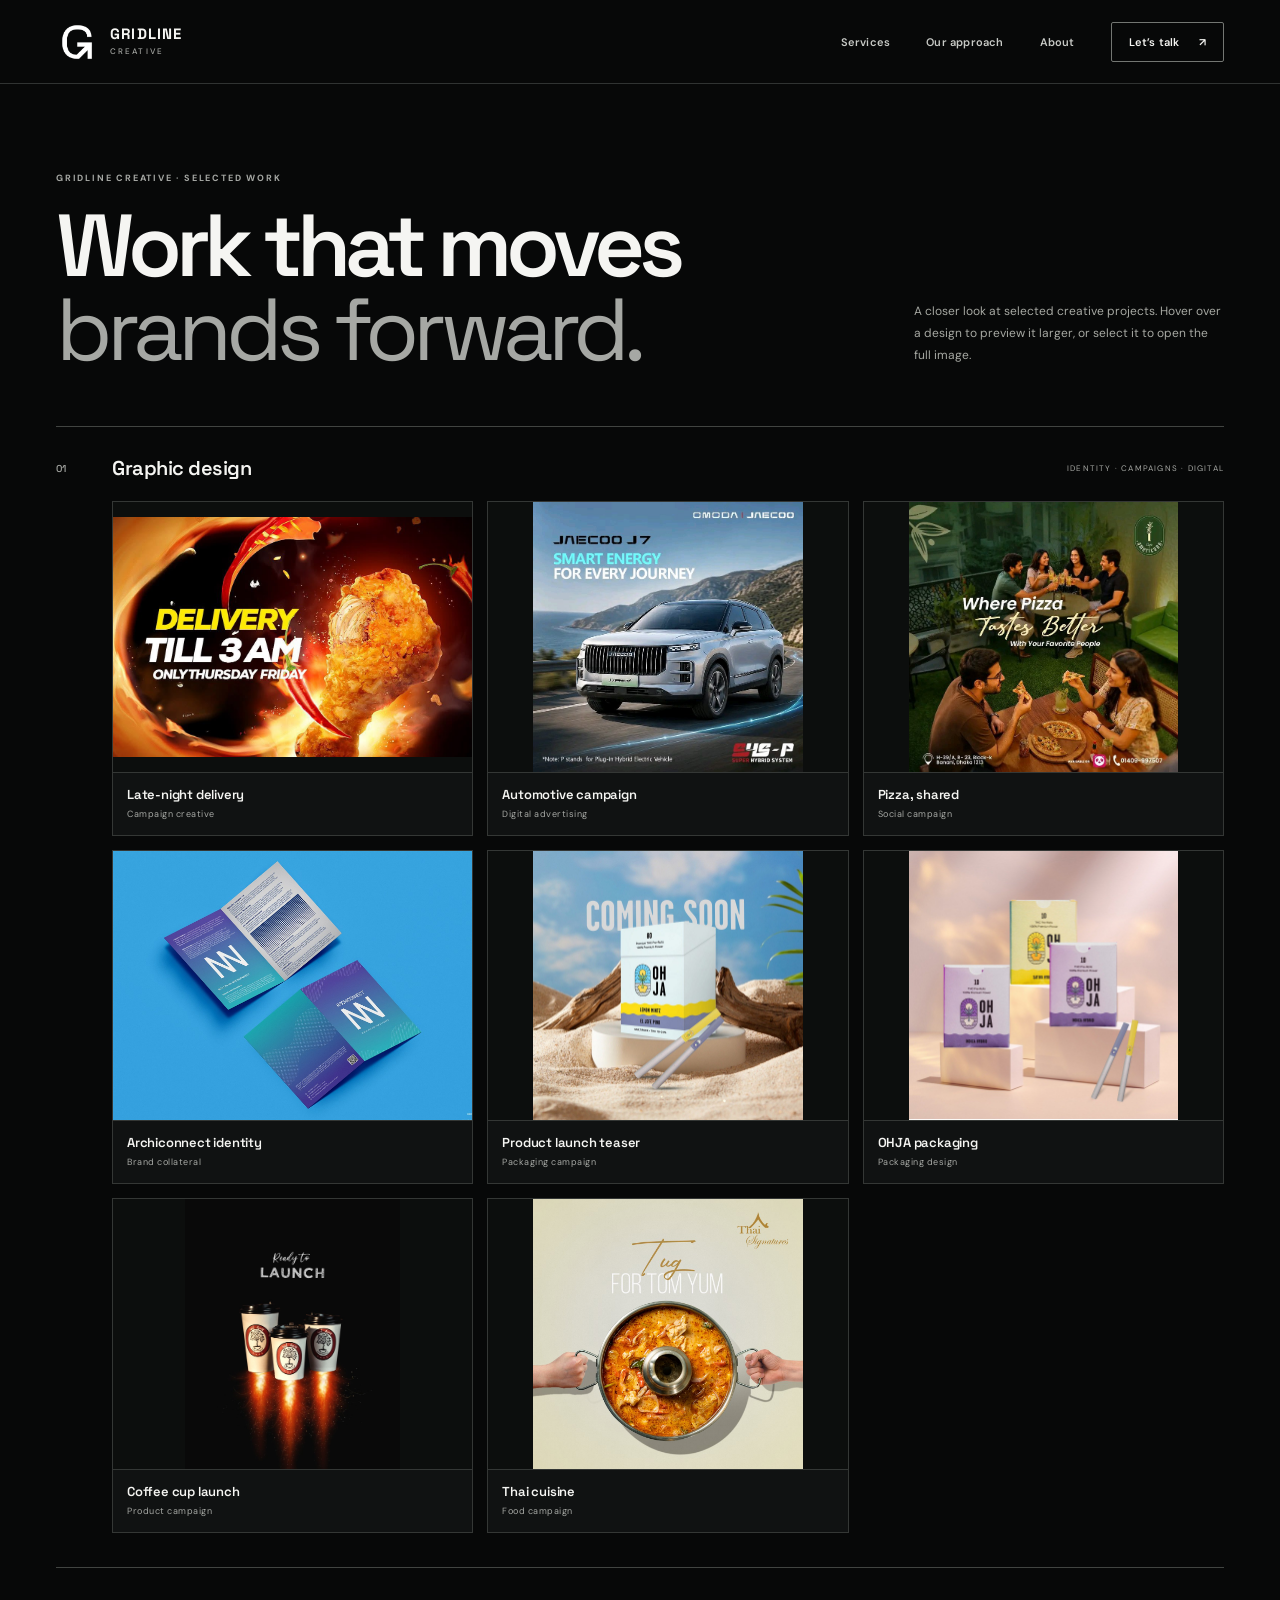
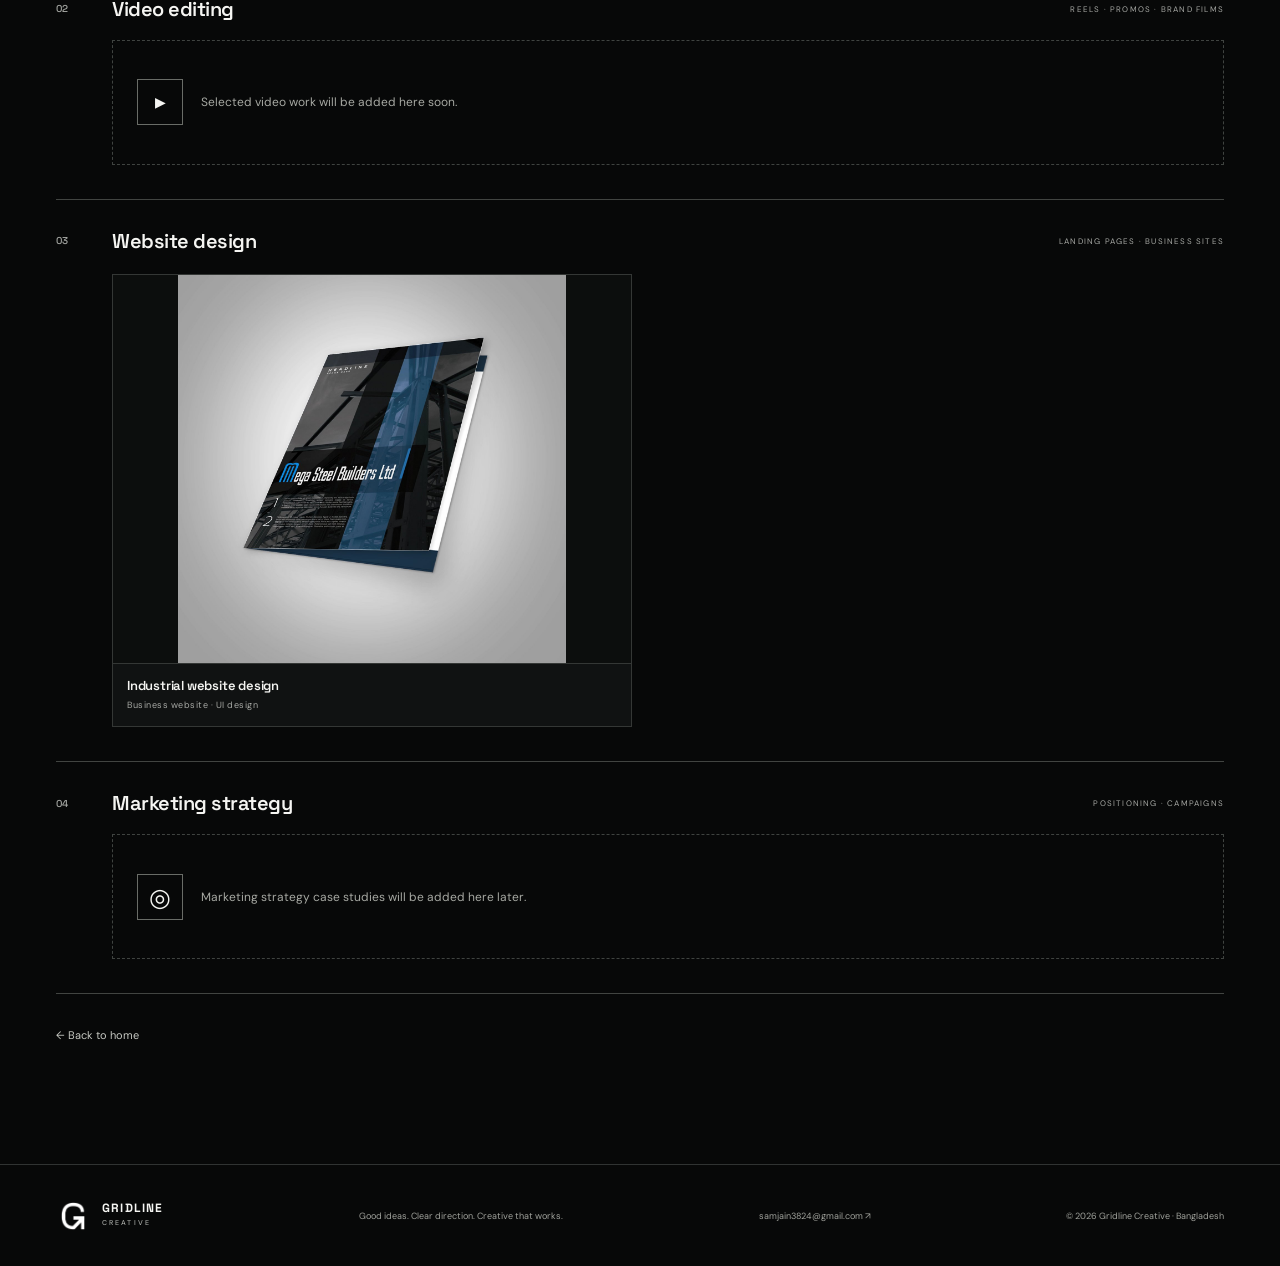
==== portfolio.html @ eee2d725 "Make portfolio compact and add full work page" ====
<!doctype html>
<html lang="en">
<head>
  <meta charset="utf-8">
  <meta name="viewport" content="width=device-width, initial-scale=1">
  <meta name="theme-color" content="#070808">
  <meta name="description" content="Selected graphic design and website design projects by Gridline Creative, a Bangladesh-based advertising agency.">
  <title>Selected Work — Gridline Creative</title>
  <link rel="preconnect" href="https://fonts.googleapis.com">
  <link rel="preconnect" href="https://fonts.gstatic.com" crossorigin>
  <link href="https://fonts.googleapis.com/css2?family=DM+Sans:wght@400;500;600;700&family=Space+Grotesk:wght@400;500;600;700&display=swap" rel="stylesheet">
  <link rel="stylesheet" href="styles.css?v=6">
  <script src="script.js" defer></script>
</head>
<body>
  <header class="site-header">
    <a class="brand" href="index.html#home" aria-label="Gridline Creative home"><img src="gridline-mark.png" alt="Gridline G-arrow logo" class="brand-logo"><span class="brand-name">GRIDLINE<span>CREATIVE</span></span></a>
    <button class="menu-toggle" aria-label="Open navigation" aria-expanded="false"><span></span><span></span></button>
    <nav class="nav-links" aria-label="Main navigation"><a href="index.html#services">Services</a><a href="index.html#approach">Our approach</a><a href="index.html#about">About</a><a class="nav-cta" href="index.html#contact">Let’s talk <span>↗</span></a></nav>
  </header>
  <main class="portfolio-page section-wrap">
    <div class="page-intro"><div><p class="eyebrow">Gridline Creative · Selected work</p><h1>Work that moves<br><span>brands forward.</span></h1></div><p>A closer look at selected creative projects. Hover over a design to preview it larger, or select it to open the full image.</p></div>
    <div class="portfolio-list">
      <section class="portfolio-group" id="graphic-work"><div class="portfolio-label"><span>01</span><h3>Graphic design</h3><span>IDENTITY · CAMPAIGNS · DIGITAL</span></div><div class="gallery-grid">
        <a class="gallery-card" href="assets/portfolio/graphic/night-delivery-campaign.jpg" target="_blank" rel="noopener noreferrer"><img src="assets/portfolio/graphic/night-delivery-campaign.jpg" alt="Dramatic late-night chicken delivery campaign artwork" loading="lazy"><span class="gallery-caption"><strong>Late-night delivery</strong><small>Campaign creative</small></span></a>
        <a class="gallery-card" href="assets/portfolio/graphic/automotive-energy-campaign.jpg" target="_blank" rel="noopener noreferrer"><img src="assets/portfolio/graphic/automotive-energy-campaign.jpg" alt="Electric SUV campaign featuring a vehicle on a mountain road" loading="lazy"><span class="gallery-caption"><strong>Automotive campaign</strong><small>Digital advertising</small></span></a>
        <a class="gallery-card" href="assets/portfolio/graphic/pizza-lifestyle-campaign.jpg" target="_blank" rel="noopener noreferrer"><img src="assets/portfolio/graphic/pizza-lifestyle-campaign.jpg" alt="Lifestyle social campaign showing friends sharing pizza" loading="lazy"><span class="gallery-caption"><strong>Pizza, shared</strong><small>Social campaign</small></span></a>
        <a class="gallery-card" href="assets/portfolio/graphic/archiconnect-identity.jpg" target="_blank" rel="noopener noreferrer"><img src="assets/portfolio/graphic/archiconnect-identity.jpg" alt="Architectural brand stationery and identity system mockup" loading="lazy"><span class="gallery-caption"><strong>Archiconnect identity</strong><small>Brand collateral</small></span></a>
        <a class="gallery-card" href="assets/portfolio/graphic/ohja-product-launch.jpg" target="_blank" rel="noopener noreferrer"><img src="assets/portfolio/graphic/ohja-product-launch.jpg" alt="Product launch teaser featuring OHJA packaging in a desert scene" loading="lazy"><span class="gallery-caption"><strong>Product launch teaser</strong><small>Packaging campaign</small></span></a>
        <a class="gallery-card" href="assets/portfolio/graphic/ohja-packaging.jpg" target="_blank" rel="noopener noreferrer"><img src="assets/portfolio/graphic/ohja-packaging.jpg" alt="OHJA product packaging in a colorful studio composition" loading="lazy"><span class="gallery-caption"><strong>OHJA packaging</strong><small>Packaging design</small></span></a>
        <a class="gallery-card" href="assets/portfolio/graphic/coffee-cup-launch.jpg" target="_blank" rel="noopener noreferrer"><img src="assets/portfolio/graphic/coffee-cup-launch.jpg" alt="Three branded takeaway coffee cups ready to launch" loading="lazy"><span class="gallery-caption"><strong>Coffee cup launch</strong><small>Product campaign</small></span></a>
        <a class="gallery-card" href="assets/portfolio/graphic/thai-cuisine-campaign.jpg" target="_blank" rel="noopener noreferrer"><img src="assets/portfolio/graphic/thai-cuisine-campaign.jpg" alt="Overhead Thai cuisine campaign with a shared bowl of food" loading="lazy"><span class="gallery-caption"><strong>Thai cuisine</strong><small>Food campaign</small></span></a>
      </div></section>
      <section class="portfolio-group" id="video-work"><div class="portfolio-label"><span>02</span><h3>Video editing</h3><span>REELS · PROMOS · BRAND FILMS</span></div><div class="gallery-empty"><span class="gallery-symbol gallery-play">▶</span><p>Selected video work will be added here soon.</p></div></section>
      <section class="portfolio-group" id="website-work"><div class="portfolio-label"><span>03</span><h3>Website design</h3><span>LANDING PAGES · BUSINESS SITES</span></div><div class="gallery-grid gallery-single"><a class="gallery-card" href="assets/portfolio/web/industrial-website-design.jpg" target="_blank" rel="noopener noreferrer"><img src="assets/portfolio/web/industrial-website-design.jpg" alt="Website design for an industrial business" loading="lazy"><span class="gallery-caption"><strong>Industrial website design</strong><small>Business website · UI design</small></span></a></div></section>
      <section class="portfolio-group" id="strategy-work"><div class="portfolio-label"><span>04</span><h3>Marketing strategy</h3><span>POSITIONING · CAMPAIGNS</span></div><div class="gallery-empty"><span class="gallery-symbol">◎</span><p>Marketing strategy case studies will be added here later.</p></div></section>
    </div>
    <a class="portfolio-back" href="index.html#portfolio">← Back to home</a>
  </main>
  <footer class="site-footer"><a class="brand" href="index.html#home"><img src="gridline-mark.png" alt="" class="brand-logo"><span class="brand-name">GRIDLINE<span>CREATIVE</span></span></a><p>Good ideas. Clear direction. Creative that works.</p><a class="footer-email" href="mailto:samjain3824@gmail.com">samjain3824@gmail.com ↗</a><span class="copyright">© <span id="year"></span> Gridline Creative · Bangladesh</span></footer>
</body>
</html>
---- styles.css ----
:root{--black:#070808;--black-soft:#101212;--white:#f5f5f2;--gray:#a6a8a4;--line:#303332;--dark-line:#d8d9d5;--display:'Space Grotesk',sans-serif;--body:'DM Sans',sans-serif}*{box-sizing:border-box}html{scroll-behavior:smooth;scroll-padding-top:84px}body{margin:0;background:var(--black);color:var(--white);font-family:var(--body);-webkit-font-smoothing:antialiased}a{color:inherit;text-decoration:none}button{font:inherit}.section-wrap{width:min(1240px,calc(100% - 112px));margin-inline:auto}.site-header{height:84px;padding:0 56px;display:flex;align-items:center;justify-content:space-between;border-bottom:1px solid var(--line);background:var(--black);position:relative;z-index:5}.brand{display:flex;align-items:center;gap:12px}.brand-logo{width:42px;height:42px;object-fit:cover;display:block}.brand-name{font:700 15px/1 var(--display);letter-spacing:1.2px}.brand-name>span{display:block;color:var(--gray);font:500 8px/1.5 var(--body);letter-spacing:2.1px;margin-top:4px}.nav-links{display:flex;align-items:center;gap:36px;font-size:11px;font-weight:600;letter-spacing:.2px}.nav-links>a:not(.nav-cta){color:#c7c9c5}.nav-cta{border:1px solid #737672;padding:12px 17px;border-radius:2px}.nav-cta span{padding-left:16px}.nav-cta:hover,.button-outline:hover{background:var(--white);color:var(--black)}.menu-toggle{display:none}.hero{min-height:660px;display:grid;grid-template-columns:1.06fr .94fr;position:relative;padding-top:75px;padding-bottom:70px;gap:38px}.hero-copy{display:flex;flex-direction:column;align-items:flex-start;justify-content:center;position:relative;z-index:1}.eyebrow{text-transform:uppercase;font-size:9px;font-weight:700;letter-spacing:1.8px;color:var(--gray);margin:0}.status-dot{display:inline-block;width:6px;height:6px;background:var(--white);border-radius:50%;margin-right:9px;vertical-align:1px}.hero h1,.intro h2,.section-heading h2,.approach h2,.contact h2{font:600 clamp(53px,6.5vw,88px)/.97 var(--display);letter-spacing:-6px;margin:33px 0 24px}.hero h1 span,.intro h2 span,.section-heading h2 span,.approach h2 span,.contact h2 span{color:var(--gray);font-weight:400}.hero-lede{max-width:450px;font-size:15px;line-height:1.75;color:#c4c6c1;margin:0}.hero-actions{display:flex;align-items:center;gap:26px;margin-top:32px}.button{min-height:48px;display:inline-flex;align-items:center;gap:15px;padding:0 17px;font-size:11px;font-weight:700;letter-spacing:.2px;border:1px solid transparent;transition:.2s ease}.button span:last-child{font-size:16px;margin-left:8px}.button-light{background:var(--white);color:var(--black)}.button-light:hover{background:#d7d9d3}.text-link{font-size:10px;font-weight:600;color:#d5d7d2}.text-link span{padding-left:10px}.hero-foot{display:flex;gap:28px;margin-top:76px;padding-top:17px;border-top:1px solid var(--line);width:min(470px,100%);font-size:8px;letter-spacing:1px;color:#858883}.hero-visual{height:465px;align-self:center;background:#090a0a;border:1px solid #363937;position:relative;overflow:hidden}.visual-grid{position:absolute;inset:0;background-image:linear-gradient(#ffffff0a 1px,transparent 1px),linear-gradient(90deg,#ffffff0a 1px,transparent 1px);background-size:44px 44px}.visual-frame{position:absolute;inset:27px;border:1px solid #62656066;display:flex;flex-direction:column;align-items:center;justify-content:space-between;padding:15px 14px}.frame-top,.frame-bottom{font-size:8px;letter-spacing:1.4px;color:#adafa9}.frame-bottom{align-self:stretch;display:flex;justify-content:space-between}.frame-bottom b{font-size:14px;color:var(--white)}.hero-logo{width:68%;max-width:320px;aspect-ratio:1/1;object-fit:cover;mix-blend-mode:screen}.visual-cross{position:absolute;color:#fff;font-size:12px;font-weight:300;z-index:1}.cross-one{top:16px;left:16px}.cross-two{bottom:16px;right:16px}.visual-index{position:absolute;right:13px;top:50%;writing-mode:vertical-rl;font:600 8px var(--display);letter-spacing:2px;color:#858883}.scroll-cue{position:absolute;bottom:20px;left:0;font-size:8px;letter-spacing:1.5px;color:#8d908a}.scroll-cue span{font-size:13px;padding-left:12px;color:var(--white)}.intro{border-top:1px solid var(--line);padding:115px 0 130px;display:grid;grid-template-columns:.78fr 1.22fr}.intro>.eyebrow{padding-top:10px}.intro h2{font-size:clamp(45px,5.2vw,68px);letter-spacing:-4.5px;margin:0 0 28px}.body-copy{font-size:14px;line-height:1.85;max-width:640px;color:#b5b8b2;margin:0 0 15px}.services{padding:90px 0 120px;border-top:1px solid var(--line)}.section-heading{display:flex;justify-content:space-between;align-items:flex-end;margin-bottom:48px}.section-heading h2{font-size:clamp(46px,5.7vw,72px);letter-spacing:-5px;margin:20px 0 0}.section-heading>p{font-size:12px;line-height:1.75;color:var(--gray);margin:0 0 8px}.service-grid{display:grid;grid-template-columns:1fr 1fr;gap:1px;background:#444744;border:1px solid #444744}.service-card{min-height:355px;padding:27px 30px 25px;display:flex;flex-direction:column}.service-primary{background:#f2f2ef;color:var(--black)}.service-secondary{background:var(--black-soft);color:var(--white)}.service-top{display:flex;justify-content:space-between;align-items:flex-start;font-size:8px;letter-spacing:1.4px;font-weight:700}.service-icon{width:45px;height:45px;border:1px solid currentColor;display:grid;place-items:center;font:500 27px var(--display)}.icon-design{position:relative}.icon-design span{position:absolute;font-size:14px;right:4px;bottom:2px}.icon-video{display:flex;align-items:center;justify-content:center;gap:3px}.icon-video i{width:3px;height:13px;background:currentColor;display:block}.icon-video i:nth-child(2){height:23px}.icon-web{font-size:25px}.icon-strategy{font-size:28px}.service-card h3{font:600 clamp(32px,4vw,46px)/.96 var(--display);letter-spacing:-2.6px;margin:26px 0 12px}.service-card>p{max-width:390px;font-size:11px;line-height:1.7;color:#62655f;margin:0 0 14px}.service-secondary>p{color:#adb0aa}.service-card ul{list-style:none;padding:0;margin:0 0 20px;font-size:10px;line-height:2.1;color:#434640}.service-secondary ul{color:#c2c4be}.service-card li:before{content:'—';padding-right:8px;color:#8a8d85}.service-card>a{margin-top:auto;padding-top:15px;border-top:1px solid #c4c5bf;display:flex;justify-content:space-between;font-size:9px;font-weight:700}.service-secondary>a{border-color:#3f4240}.service-card>a span{font-size:15px}.approach{background:var(--white);color:var(--black);padding:105px 0 112px}.approach-inner{display:grid;grid-template-columns:.85fr 1.15fr;gap:90px}.approach .eyebrow{color:#696c66}.approach h2{font-size:clamp(44px,5vw,66px);letter-spacing:-4.5px;margin:20px 0}.approach h2 span{color:#767973}.approach-heading>p:last-child{font-size:12px;line-height:1.8;color:#62655f;max-width:340px}.steps{border-top:1px solid #c9cac4}.steps article{display:grid;grid-template-columns:38px 1fr 18px;gap:10px;align-items:start;border-bottom:1px solid #c9cac4;padding:21px 0}.steps article>span{font-size:9px;color:#777a74}.steps h3{font:600 17px var(--display);letter-spacing:-.5px;margin:0 0 7px}.steps p{font-size:10px;line-height:1.7;color:#62655f;margin:0}.steps b{font-weight:400;text-align:right}.contact{padding:100px 0 82px;position:relative}.contact-mark{display:flex;align-items:center;gap:15px;position:absolute;top:78px;right:0;font-size:8px;letter-spacing:1.2px;color:var(--gray)}.contact-mark img{width:54px;height:54px;object-fit:cover}.contact h2{font-size:clamp(65px,9vw,112px);letter-spacing:-8px;margin:34px 0 18px}.contact-copy{max-width:420px;color:#b6b8b3;font-size:13px;line-height:1.8;margin:0}.contact-actions{display:flex;gap:12px;margin-top:29px}.contact-actions .button{min-width:182px;justify-content:space-between}.button-outline{border-color:#757873}.contact-details{display:flex;justify-content:space-between;border-top:1px solid var(--line);padding-top:16px;margin-top:77px;font-size:9px;letter-spacing:.9px;color:#a6a8a2}.contact-details a{color:var(--white)}.contact-details a:hover,.footer-email:hover{color:#d0d2cc}.whatsapp-icon{font-size:15px}.mail-icon{font-size:14px}.site-footer{min-height:102px;padding:22px 56px;border-top:1px solid var(--line);display:flex;align-items:center;justify-content:space-between;gap:22px}.site-footer .brand-logo{width:34px;height:34px}.site-footer .brand-name{font-size:12px}.site-footer .brand-name>span{font-size:7px}.site-footer p,.footer-email,.copyright{font-size:9px;color:#a0a29c;margin:0}.copyright{white-space:nowrap}
@media(max-width:850px){.section-wrap{width:calc(100% - 48px)}.site-header{padding-inline:24px}.hero{grid-template-columns:1fr;padding-top:55px;gap:30px}.hero-copy{padding-bottom:0}.hero h1{font-size:clamp(61px,10vw,84px)}.hero-foot{margin-top:45px}.hero-visual{height:min(465px,65vw);width:100%}.scroll-cue{bottom:16px}.intro{grid-template-columns:.65fr 1.35fr;padding:90px 0 100px}.approach-inner{gap:40px}.contact-mark{right:0}.site-footer{padding-inline:24px}}
@media(max-width:580px){html{scroll-padding-top:70px}.section-wrap{width:calc(100% - 40px)}.site-header{height:70px;padding-inline:20px}.brand{gap:9px}.brand-logo{width:36px;height:36px}.brand-name{font-size:13px}.menu-toggle{display:flex;width:38px;height:38px;background:none;border:1px solid #454845;border-radius:50%;align-items:center;justify-content:center;flex-direction:column;gap:5px}.menu-toggle span{width:13px;height:1px;background:var(--white)}.nav-links{display:none;position:absolute;top:70px;left:0;right:0;background:var(--black);padding:25px 20px 30px;flex-direction:column;align-items:flex-start;gap:22px;border-bottom:1px solid var(--line)}.nav-links.open{display:flex}.nav-cta{margin-top:4px}.hero{padding-top:48px;padding-bottom:54px;gap:28px}.eyebrow{font-size:8px;letter-spacing:1.3px}.hero h1{font-size:clamp(48px,12.4vw,67px);letter-spacing:-4px;margin:28px 0 18px}.hero-lede{font-size:13px}.hero-actions{align-items:flex-start;flex-direction:column;gap:20px;margin-top:25px}.button{min-height:46px}.hero-foot{gap:16px;margin-top:38px;padding-top:13px;font-size:7px;line-height:1.5}.hero-visual{height:330px}.visual-frame{inset:20px;padding:12px 10px}.frame-top,.frame-bottom{font-size:6px;letter-spacing:1px}.hero-logo{width:70%}.scroll-cue{font-size:7px;bottom:17px}.intro{display:block;padding:72px 0}.intro>.eyebrow{margin-bottom:28px}.intro h2{font-size:43px;letter-spacing:-3px}.body-copy{font-size:12px}.services{padding:72px 0 78px}.section-heading{align-items:flex-start;flex-direction:column;gap:16px;margin-bottom:28px}.section-heading h2{font-size:44px;letter-spacing:-3px}.section-heading>p{font-size:10px}.service-grid{grid-template-columns:1fr}.service-card{min-height:330px;padding:22px}.service-card h3{font-size:39px}.approach{padding:72px 0}.approach-inner{grid-template-columns:1fr;gap:30px}.approach h2{font-size:43px;letter-spacing:-3px}.approach-heading>p:last-child{font-size:11px}.steps article{grid-template-columns:30px 1fr 16px;padding:18px 0}.steps h3{font-size:15px}.contact{padding:74px 0 44px}.contact-mark{position:static;margin-bottom:42px;justify-content:flex-end;font-size:7px}.contact-mark img{width:42px;height:42px}.contact h2{font-size:62px;letter-spacing:-5px;margin:26px 0 16px}.contact-copy{font-size:11px}.contact-actions{flex-direction:column;align-items:stretch}.contact-actions .button{width:100%;max-width:300px}.contact-details{margin-top:48px;gap:20px;align-items:flex-start;font-size:7px}.contact-details span{text-align:right}.site-footer{padding:20px;display:grid;grid-template-columns:1fr auto;gap:15px}.site-footer p{grid-column:1/3;grid-row:2;font-size:8px}.footer-email{font-size:8px}.copyright{grid-column:1/3;font-size:8px}}
@media(prefers-reduced-motion:reduce){html{scroll-behavior:auto}*,*::before,*::after{transition:none!important}}

/* Portfolio and brand motion */
.brand-logo,.hero-logo,.contact-mark img{object-fit:contain}
.brand-logo{padding:2px}
.hero-logo{width:64%;max-width:300px}
.intro{grid-template-columns:.78fr 1.22fr;align-items:center;gap:56px}
.intro-visual{margin:0;min-height:310px;position:relative;display:grid;place-items:center;background:radial-gradient(circle at 50% 48%,#202321 0,#0c0e0d 55%,#070808 100%);border:1px solid var(--line);overflow:hidden}
.intro-visual:before,.intro-visual:after{content:"";position:absolute;border:1px solid #ffffff18;border-radius:50%;width:220px;height:220px}
.intro-visual:after{width:280px;height:280px;border-style:dashed;animation:orbit 32s linear infinite}
.intro-loop{position:relative;width:min(56%,190px);z-index:1;filter:drop-shadow(0 0 32px #ffffff1f);animation:brand-pulse 4s ease-in-out infinite}
.intro-visual figcaption{position:absolute;bottom:17px;left:18px;font-size:8px;letter-spacing:1.5px;color:var(--gray)}
@keyframes orbit{to{transform:rotate(360deg)}}
@keyframes brand-pulse{0%,100%{transform:scale(.96);opacity:.86}50%{transform:scale(1.04);opacity:1}}
.portfolio{padding:90px 0 120px;border-top:1px solid var(--line)}
.portfolio-list{border-top:1px solid #414441}
.portfolio-group{scroll-margin-top:90px;border-bottom:1px solid #414441;padding:24px 0}
.portfolio-label{display:grid;grid-template-columns:42px 1fr auto;align-items:center;gap:14px}
.portfolio-label>span:first-child{font:500 10px var(--display);color:var(--gray)}
.portfolio-label h3{font:600 20px var(--display);margin:0;letter-spacing:-.5px}
.portfolio-label>span:last-child{font-size:8px;letter-spacing:1.2px;color:var(--gray)}
.gallery-empty{min-height:125px;margin:18px 0 0 56px;border:1px dashed #3f4340;display:flex;align-items:center;gap:18px;padding:20px 24px;color:#a6a8a2}
.gallery-empty p{font-size:12px;margin:0}
.gallery-symbol{width:46px;height:46px;border:1px solid #696c67;display:grid;place-items:center;font:500 25px var(--display);position:relative;color:var(--white)}
.gallery-symbol>span{position:absolute;font-size:12px;right:2px;bottom:1px}
.gallery-play{font-size:14px}
@media(max-width:850px){.intro{gap:28px}.intro-visual{min-height:260px}}
@media(max-width:580px){.intro{display:grid;grid-template-columns:1fr;gap:30px;padding:72px 0}.intro-visual{min-height:220px;grid-row:2}.intro>div{grid-row:1}.intro h2{font-size:43px;letter-spacing:-3px}.portfolio{padding:72px 0 78px}.portfolio-label{grid-template-columns:28px 1fr;gap:8px}.portfolio-label h3{font-size:17px}.portfolio-label>span:last-child{grid-column:2;font-size:7px}.gallery-empty{margin-left:0;min-height:104px;padding:16px}.gallery-empty p{font-size:10px}}
@media(prefers-reduced-motion:reduce){.intro-loop,.intro-visual:after{animation:none}}
/* Give the orbiting service labels enough room to read clearly. */
.intro-visual{min-height:350px}
.intro-loop{width:min(82%,300px)}
@media(max-width:850px){.intro-visual{min-height:320px}}
@media(max-width:580px){.intro-visual{min-height:300px}.intro-loop{width:min(82%,270px)}}
.gallery-grid{display:grid;grid-template-columns:repeat(3,minmax(0,1fr));gap:14px;margin:18px 0 0 56px}
.gallery-single{grid-template-columns:minmax(0,520px)}
.gallery-card{display:block;min-width:0;background:#101212;border:1px solid #343735;transition:transform .2s ease,border-color .2s ease}
.gallery-card:hover{transform:translateY(-3px);border-color:#8f928d}
.gallery-card img{display:block;width:100%;aspect-ratio:4/3;object-fit:contain;background:#0c0e0d}
.gallery-caption{display:flex;flex-direction:column;gap:5px;padding:13px 14px 15px;border-top:1px solid #343735}
.gallery-caption strong{font:600 13px var(--display);letter-spacing:-.2px;color:var(--white)}
.gallery-caption small{font-size:9px;letter-spacing:.5px;color:var(--gray)}
@media(max-width:850px){.gallery-grid{grid-template-columns:repeat(2,minmax(0,1fr));margin-left:0}}
@media(max-width:580px){.gallery-grid{grid-template-columns:1fr;gap:12px}.gallery-caption{padding:11px 12px}.gallery-caption strong{font-size:12px}}

/* Compact horizontal portfolio strips on the home page. */
.gallery-strip{display:flex;gap:12px;overflow-x:auto;overflow-y:visible;margin:16px 0 0 56px;padding:4px 6px 13px;scroll-snap-type:x mandatory;scrollbar-color:#777a74 #202321;scrollbar-width:thin}
.gallery-strip .gallery-card{flex:0 0 clamp(210px,24vw,280px);scroll-snap-align:start;position:relative}
.gallery-strip .gallery-card img{aspect-ratio:4/3;object-fit:cover}
.gallery-strip.gallery-single .gallery-card{flex-basis:clamp(250px,32vw,370px)}
.gallery-strip .gallery-card:hover,.gallery-strip .gallery-card:focus-visible{z-index:8;transform:none;border-color:#c4c7c1}
.gallery-strip .gallery-card:hover img,.gallery-strip .gallery-card:focus-visible img{position:fixed;left:50%;top:50%;z-index:99;width:min(78vw,900px);height:min(78vh,720px);aspect-ratio:auto;object-fit:contain;background:#080909;padding:18px;transform:translate(-50%,-50%);box-shadow:0 0 0 100vmax #000d;pointer-events:none}
.portfolio-more,.portfolio-all{display:inline-flex;align-items:center;gap:24px;margin:2px 0 0 56px;padding:8px 0;color:#dedfda;font-size:10px;font-weight:700;letter-spacing:.3px}
.portfolio-more span,.portfolio-all span{font-size:15px;transition:transform .2s ease}
.portfolio-more:hover span,.portfolio-all:hover span{transform:translate(3px,-3px)}
.portfolio-all{margin:32px 0 0 56px;padding:14px 17px;border:1px solid #62655f}
.portfolio-more:hover,.portfolio-all:hover{color:#fff}
@media(max-width:850px){.gallery-strip{margin-left:0}.portfolio-more,.portfolio-all{margin-left:0}}
@media(max-width:580px){.gallery-strip{gap:10px;padding:3px 3px 12px}.gallery-strip .gallery-card{flex-basis:74vw}.gallery-strip.gallery-single .gallery-card{flex-basis:82vw}.gallery-strip .gallery-card:hover img,.gallery-strip .gallery-card:focus-visible img{width:92vw;height:68vh;padding:8px}.portfolio-more{font-size:9px}.portfolio-all{margin-top:24px}}

/* Full portfolio page */
.portfolio-page{padding:88px 0 120px;min-height:70vh}
.portfolio-page .page-intro{display:flex;align-items:flex-end;justify-content:space-between;gap:30px;margin-bottom:55px}
.portfolio-page .page-intro h1{font:600 clamp(52px,7vw,88px)/.95 var(--display);letter-spacing:-6px;margin:20px 0 0}
.portfolio-page .page-intro h1 span{color:var(--gray);font-weight:400}
.portfolio-page .page-intro>p{max-width:310px;color:#a6a8a2;font-size:12px;line-height:1.8;margin:0 0 5px}
.portfolio-page .portfolio-group{padding:28px 0 34px}
.portfolio-page .gallery-grid{margin-top:20px}
.portfolio-page .gallery-card img{aspect-ratio:4/3;object-fit:contain}
.portfolio-page .gallery-card:hover,.portfolio-page .gallery-card:focus-visible{transform:none;z-index:8}
.portfolio-page .gallery-card:hover img,.portfolio-page .gallery-card:focus-visible img{position:fixed;left:50%;top:50%;z-index:99;width:min(78vw,900px);height:min(78vh,720px);aspect-ratio:auto;object-fit:contain;background:#080909;padding:18px;transform:translate(-50%,-50%);box-shadow:0 0 0 100vmax #000d;pointer-events:none}
.portfolio-page .gallery-single .gallery-card{max-width:680px}
.portfolio-back{display:inline-flex;margin-top:34px;color:#c6c8c2;font-size:11px}
@media(max-width:580px){.portfolio-page{padding:64px 0 78px}.portfolio-page .page-intro{display:block;margin-bottom:35px}.portfolio-page .page-intro h1{font-size:54px;letter-spacing:-4px}.portfolio-page .page-intro>p{margin-top:20px}.portfolio-page .gallery-grid{grid-template-columns:repeat(2,minmax(0,1fr));gap:9px}.portfolio-page .gallery-caption{padding:9px}.portfolio-page .gallery-caption strong{font-size:10px}.portfolio-page .gallery-caption small{font-size:8px}.portfolio-page .gallery-card:hover img,.portfolio-page .gallery-card:focus-visible img{width:92vw;height:68vh;padding:8px}}
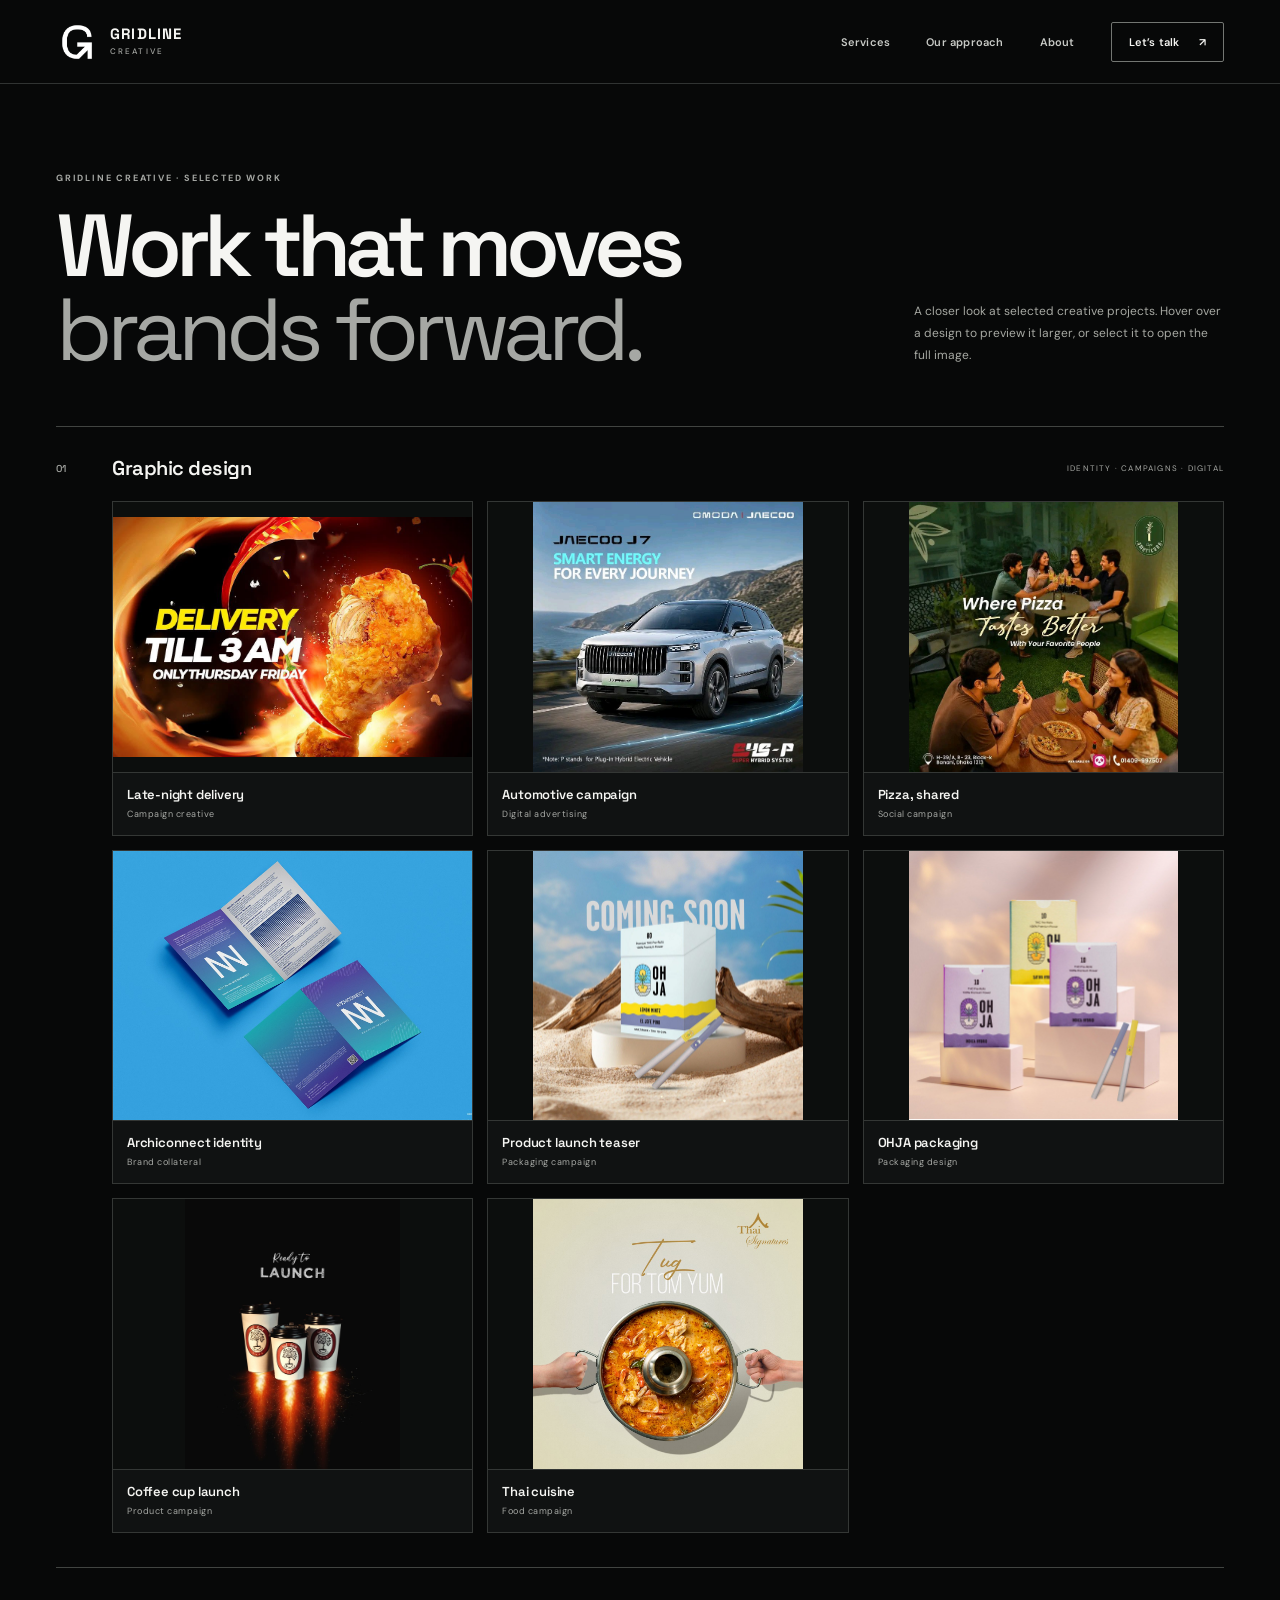
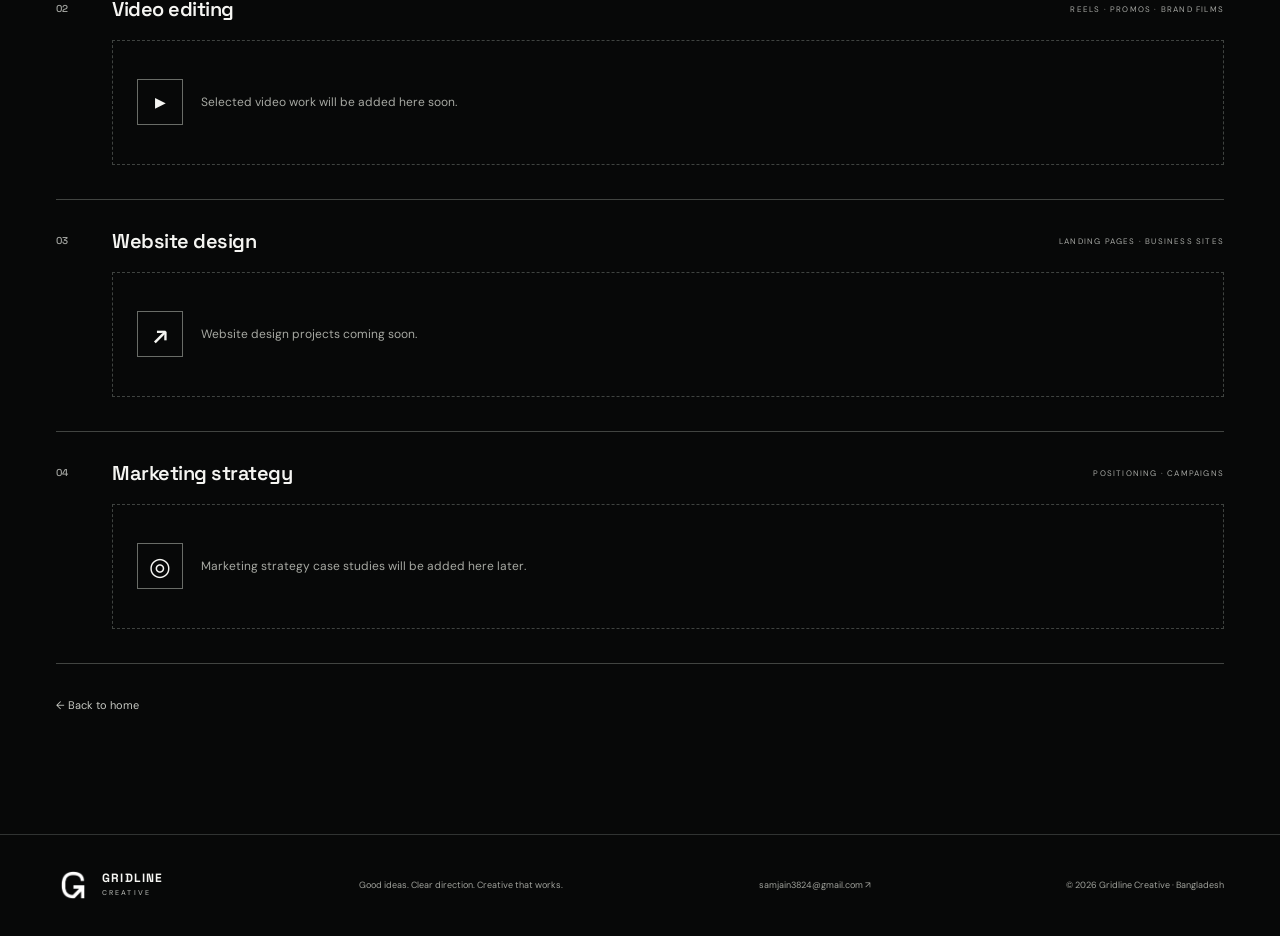
==== commit a00a263a: "Remove unprovided website sample" ====
--- a/portfolio.html
+++ b/portfolio.html
@@ -32,7 +32,7 @@
         <a class="gallery-card" href="assets/portfolio/graphic/thai-cuisine-campaign.jpg" target="_blank" rel="noopener noreferrer"><img src="assets/portfolio/graphic/thai-cuisine-campaign.jpg" alt="Overhead Thai cuisine campaign with a shared bowl of food" loading="lazy"><span class="gallery-caption"><strong>Thai cuisine</strong><small>Food campaign</small></span></a>
       </div></section>
       <section class="portfolio-group" id="video-work"><div class="portfolio-label"><span>02</span><h3>Video editing</h3><span>REELS · PROMOS · BRAND FILMS</span></div><div class="gallery-empty"><span class="gallery-symbol gallery-play">▶</span><p>Selected video work will be added here soon.</p></div></section>
-      <section class="portfolio-group" id="website-work"><div class="portfolio-label"><span>03</span><h3>Website design</h3><span>LANDING PAGES · BUSINESS SITES</span></div><div class="gallery-grid gallery-single"><a class="gallery-card" href="assets/portfolio/web/industrial-website-design.jpg" target="_blank" rel="noopener noreferrer"><img src="assets/portfolio/web/industrial-website-design.jpg" alt="Website design for an industrial business" loading="lazy"><span class="gallery-caption"><strong>Industrial website design</strong><small>Business website · UI design</small></span></a></div></section>
+      <section class="portfolio-group" id="website-work"><div class="portfolio-label"><span>03</span><h3>Website design</h3><span>LANDING PAGES · BUSINESS SITES</span></div><div class="gallery-empty"><span class="gallery-symbol">↗</span><p>Website design projects coming soon.</p></div></section>
       <section class="portfolio-group" id="strategy-work"><div class="portfolio-label"><span>04</span><h3>Marketing strategy</h3><span>POSITIONING · CAMPAIGNS</span></div><div class="gallery-empty"><span class="gallery-symbol">◎</span><p>Marketing strategy case studies will be added here later.</p></div></section>
     </div>
     <a class="portfolio-back" href="index.html#portfolio">← Back to home</a>
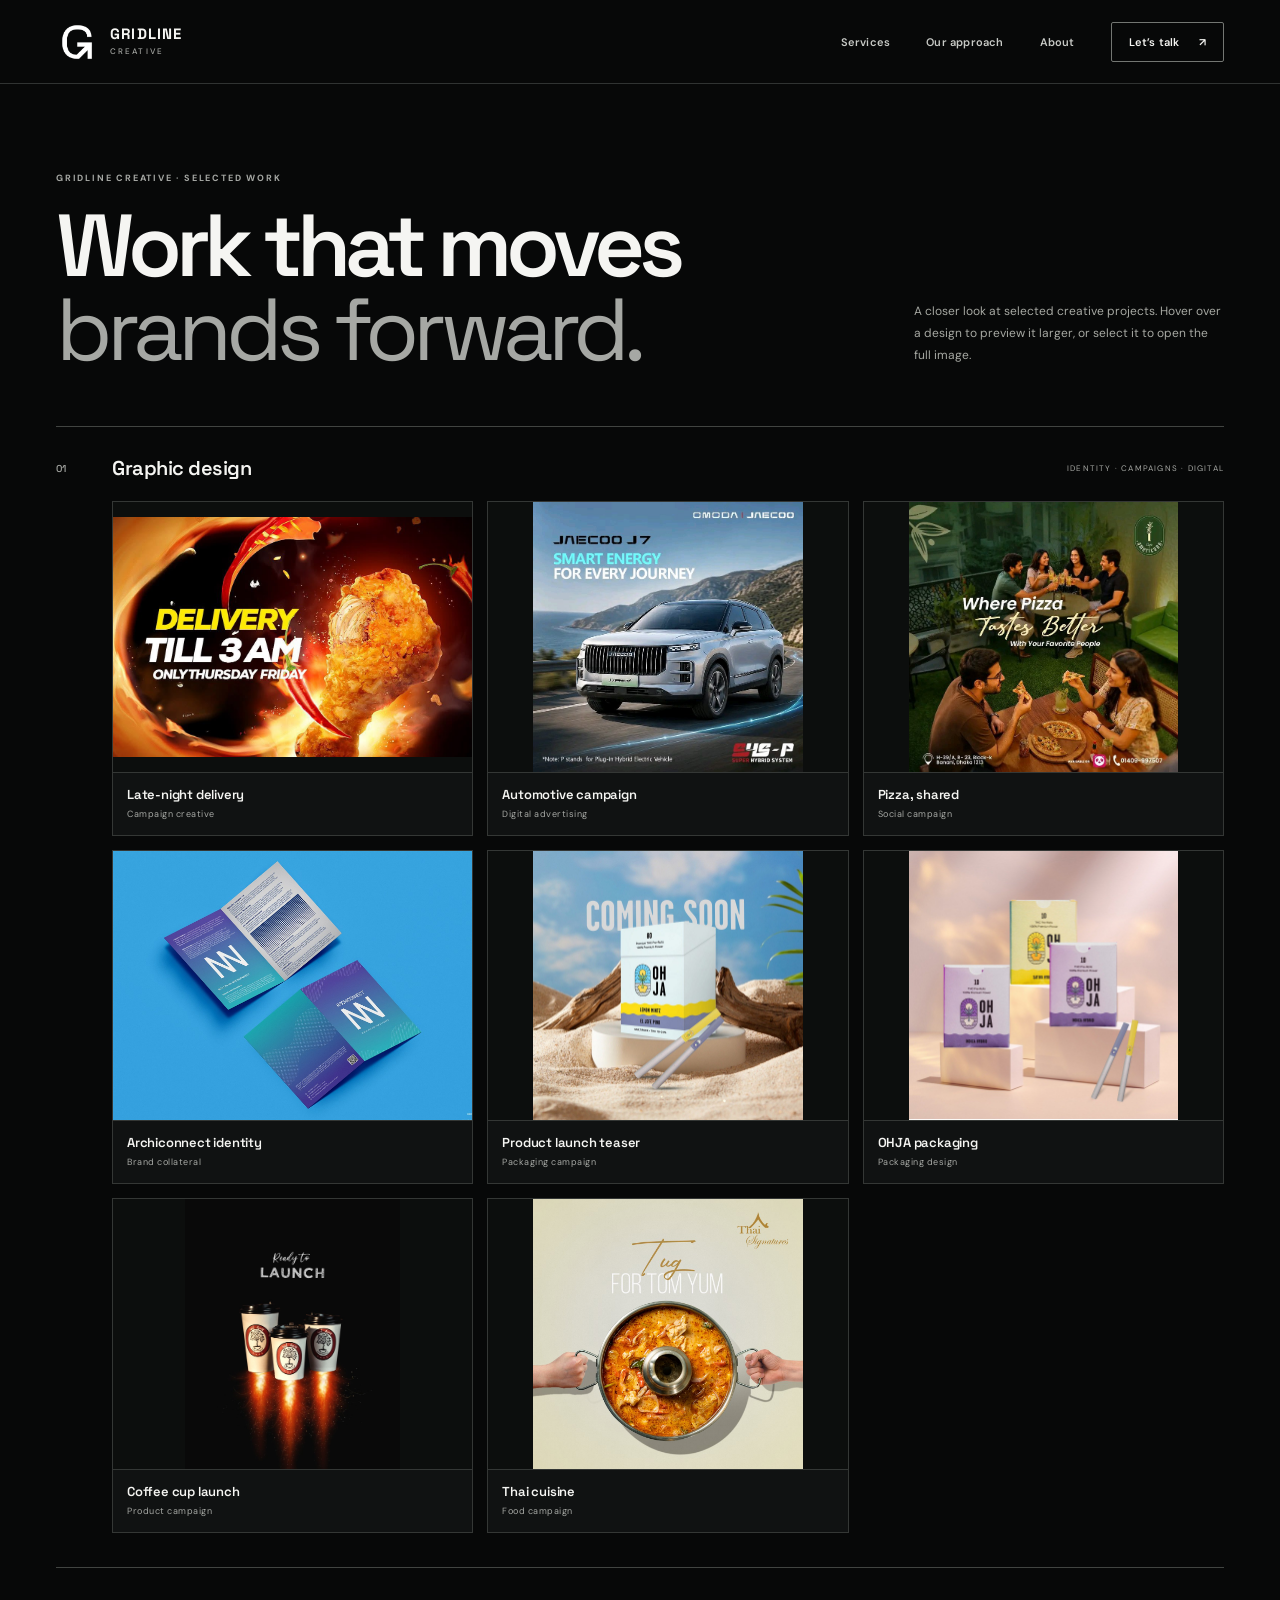
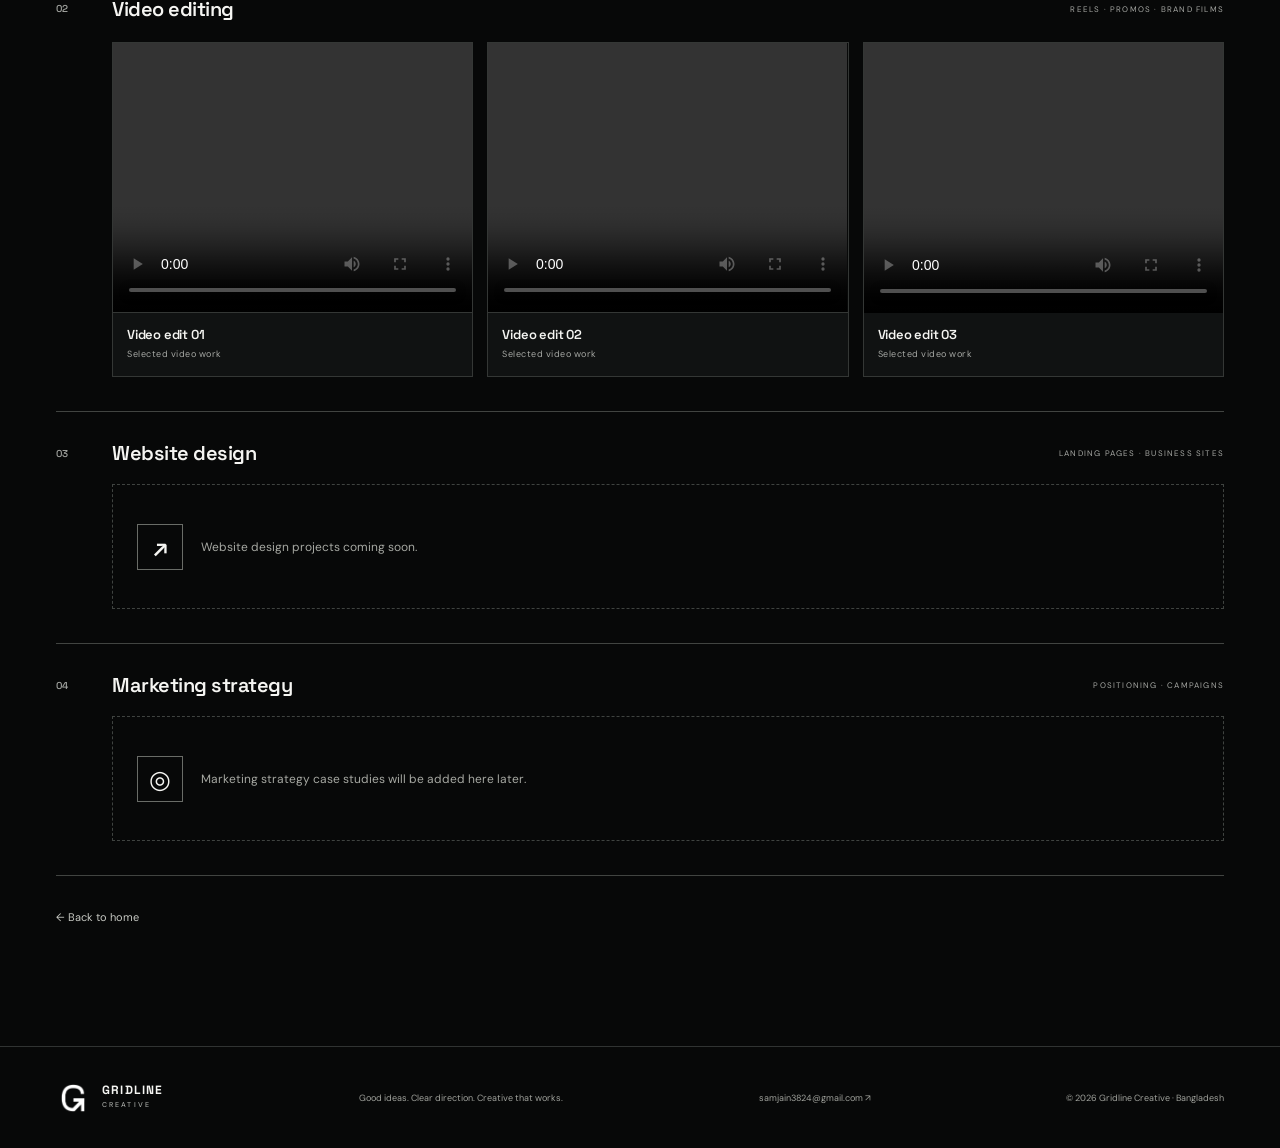
==== commit a94e3353: "Show video portfolio in both galleries" ====
--- a/portfolio.html
+++ b/portfolio.html
@@ -31,7 +31,11 @@
         <a class="gallery-card" href="assets/portfolio/graphic/coffee-cup-launch.jpg" target="_blank" rel="noopener noreferrer"><img src="assets/portfolio/graphic/coffee-cup-launch.jpg" alt="Three branded takeaway coffee cups ready to launch" loading="lazy"><span class="gallery-caption"><strong>Coffee cup launch</strong><small>Product campaign</small></span></a>
         <a class="gallery-card" href="assets/portfolio/graphic/thai-cuisine-campaign.jpg" target="_blank" rel="noopener noreferrer"><img src="assets/portfolio/graphic/thai-cuisine-campaign.jpg" alt="Overhead Thai cuisine campaign with a shared bowl of food" loading="lazy"><span class="gallery-caption"><strong>Thai cuisine</strong><small>Food campaign</small></span></a>
       </div></section>
-      <section class="portfolio-group" id="video-work"><div class="portfolio-label"><span>02</span><h3>Video editing</h3><span>REELS · PROMOS · BRAND FILMS</span></div><div class="gallery-empty"><span class="gallery-symbol gallery-play">▶</span><p>Selected video work will be added here soon.</p></div></section>
+      <section class="portfolio-group" id="video-work"><div class="portfolio-label"><span>02</span><h3>Video editing</h3><span>REELS · PROMOS · BRAND FILMS</span></div><div class="gallery-grid video-gallery">
+        <article class="gallery-card video-card"><video controls preload="metadata" playsinline aria-label="Play video editing sample 1"><source src="assets/portfolio/video/video-edit-01.mp4" type="video/mp4">Your browser does not support HTML video.</video><span class="gallery-caption"><strong>Video edit 01</strong><small>Selected video work</small></span></article>
+        <article class="gallery-card video-card"><video controls preload="metadata" playsinline aria-label="Play video editing sample 2"><source src="assets/portfolio/video/video-edit-02.mp4" type="video/mp4">Your browser does not support HTML video.</video><span class="gallery-caption"><strong>Video edit 02</strong><small>Selected video work</small></span></article>
+        <article class="gallery-card video-card"><video controls preload="metadata" playsinline aria-label="Play video editing sample 3"><source src="assets/portfolio/video/video-edit-03.mp4" type="video/mp4">Your browser does not support HTML video.</video><span class="gallery-caption"><strong>Video edit 03</strong><small>Selected video work</small></span></article>
+      </div></section>
       <section class="portfolio-group" id="website-work"><div class="portfolio-label"><span>03</span><h3>Website design</h3><span>LANDING PAGES · BUSINESS SITES</span></div><div class="gallery-empty"><span class="gallery-symbol">↗</span><p>Website design projects coming soon.</p></div></section>
       <section class="portfolio-group" id="strategy-work"><div class="portfolio-label"><span>04</span><h3>Marketing strategy</h3><span>POSITIONING · CAMPAIGNS</span></div><div class="gallery-empty"><span class="gallery-symbol">◎</span><p>Marketing strategy case studies will be added here later.</p></div></section>
     </div>
--- a/styles.css
+++ b/styles.css
@@ -50,6 +50,10 @@
 .gallery-strip{display:flex;gap:12px;overflow-x:auto;overflow-y:visible;margin:16px 0 0 56px;padding:4px 6px 13px;scroll-snap-type:x mandatory;scrollbar-color:#777a74 #202321;scrollbar-width:thin}
 .gallery-strip .gallery-card{flex:0 0 clamp(210px,24vw,280px);scroll-snap-align:start;position:relative}
 .gallery-strip .gallery-card img{aspect-ratio:4/3;object-fit:cover}
+.video-card video{display:block;width:100%;aspect-ratio:4/3;object-fit:contain;background:#080909}
+.video-card .gallery-caption{min-height:64px}
+.video-gallery{grid-template-columns:repeat(3,minmax(0,1fr));margin:20px 0 0 56px}
+.video-gallery .video-card video{aspect-ratio:4/3}
 .gallery-strip.gallery-single .gallery-card{flex-basis:clamp(250px,32vw,370px)}
 .gallery-strip .gallery-card:hover,.gallery-strip .gallery-card:focus-visible{z-index:8;transform:none;border-color:#c4c7c1}
 .gallery-strip .gallery-card:hover img,.gallery-strip .gallery-card:focus-visible img{position:fixed;left:50%;top:50%;z-index:99;width:min(78vw,900px);height:min(78vh,720px);aspect-ratio:auto;object-fit:contain;background:#080909;padding:18px;transform:translate(-50%,-50%);box-shadow:0 0 0 100vmax #000d;pointer-events:none}
@@ -59,6 +63,7 @@
 .portfolio-all{margin:32px 0 0 56px;padding:14px 17px;border:1px solid #62655f}
 .portfolio-more:hover,.portfolio-all:hover{color:#fff}
 @media(max-width:850px){.gallery-strip{margin-left:0}.portfolio-more,.portfolio-all{margin-left:0}}
+@media(max-width:850px){.video-gallery{margin-left:0}}
 @media(max-width:580px){.gallery-strip{gap:10px;padding:3px 3px 12px}.gallery-strip .gallery-card{flex-basis:74vw}.gallery-strip.gallery-single .gallery-card{flex-basis:82vw}.gallery-strip .gallery-card:hover img,.gallery-strip .gallery-card:focus-visible img{width:92vw;height:68vh;padding:8px}.portfolio-more{font-size:9px}.portfolio-all{margin-top:24px}}
 
 /* Full portfolio page */
@@ -74,4 +79,4 @@
 .portfolio-page .gallery-card:hover img,.portfolio-page .gallery-card:focus-visible img{position:fixed;left:50%;top:50%;z-index:99;width:min(78vw,900px);height:min(78vh,720px);aspect-ratio:auto;object-fit:contain;background:#080909;padding:18px;transform:translate(-50%,-50%);box-shadow:0 0 0 100vmax #000d;pointer-events:none}
 .portfolio-page .gallery-single .gallery-card{max-width:680px}
 .portfolio-back{display:inline-flex;margin-top:34px;color:#c6c8c2;font-size:11px}
-@media(max-width:580px){.portfolio-page{padding:64px 0 78px}.portfolio-page .page-intro{display:block;margin-bottom:35px}.portfolio-page .page-intro h1{font-size:54px;letter-spacing:-4px}.portfolio-page .page-intro>p{margin-top:20px}.portfolio-page .gallery-grid{grid-template-columns:repeat(2,minmax(0,1fr));gap:9px}.portfolio-page .gallery-caption{padding:9px}.portfolio-page .gallery-caption strong{font-size:10px}.portfolio-page .gallery-caption small{font-size:8px}.portfolio-page .gallery-card:hover img,.portfolio-page .gallery-card:focus-visible img{width:92vw;height:68vh;padding:8px}}
+@media(max-width:580px){.portfolio-page{padding:64px 0 78px}.portfolio-page .page-intro{display:block;margin-bottom:35px}.portfolio-page .page-intro h1{font-size:54px;letter-spacing:-4px}.portfolio-page .page-intro>p{margin-top:20px}.portfolio-page .gallery-grid{grid-template-columns:repeat(2,minmax(0,1fr));gap:9px}.portfolio-page .gallery-caption{padding:9px}.portfolio-page .gallery-caption strong{font-size:10px}.portfolio-page .gallery-caption small{font-size:8px}.portfolio-page .gallery-card:hover img,.portfolio-page .gallery-card:focus-visible img{width:92vw;height:68vh;padding:8px}.portfolio-page .video-gallery{grid-template-columns:repeat(2,minmax(0,1fr))}}
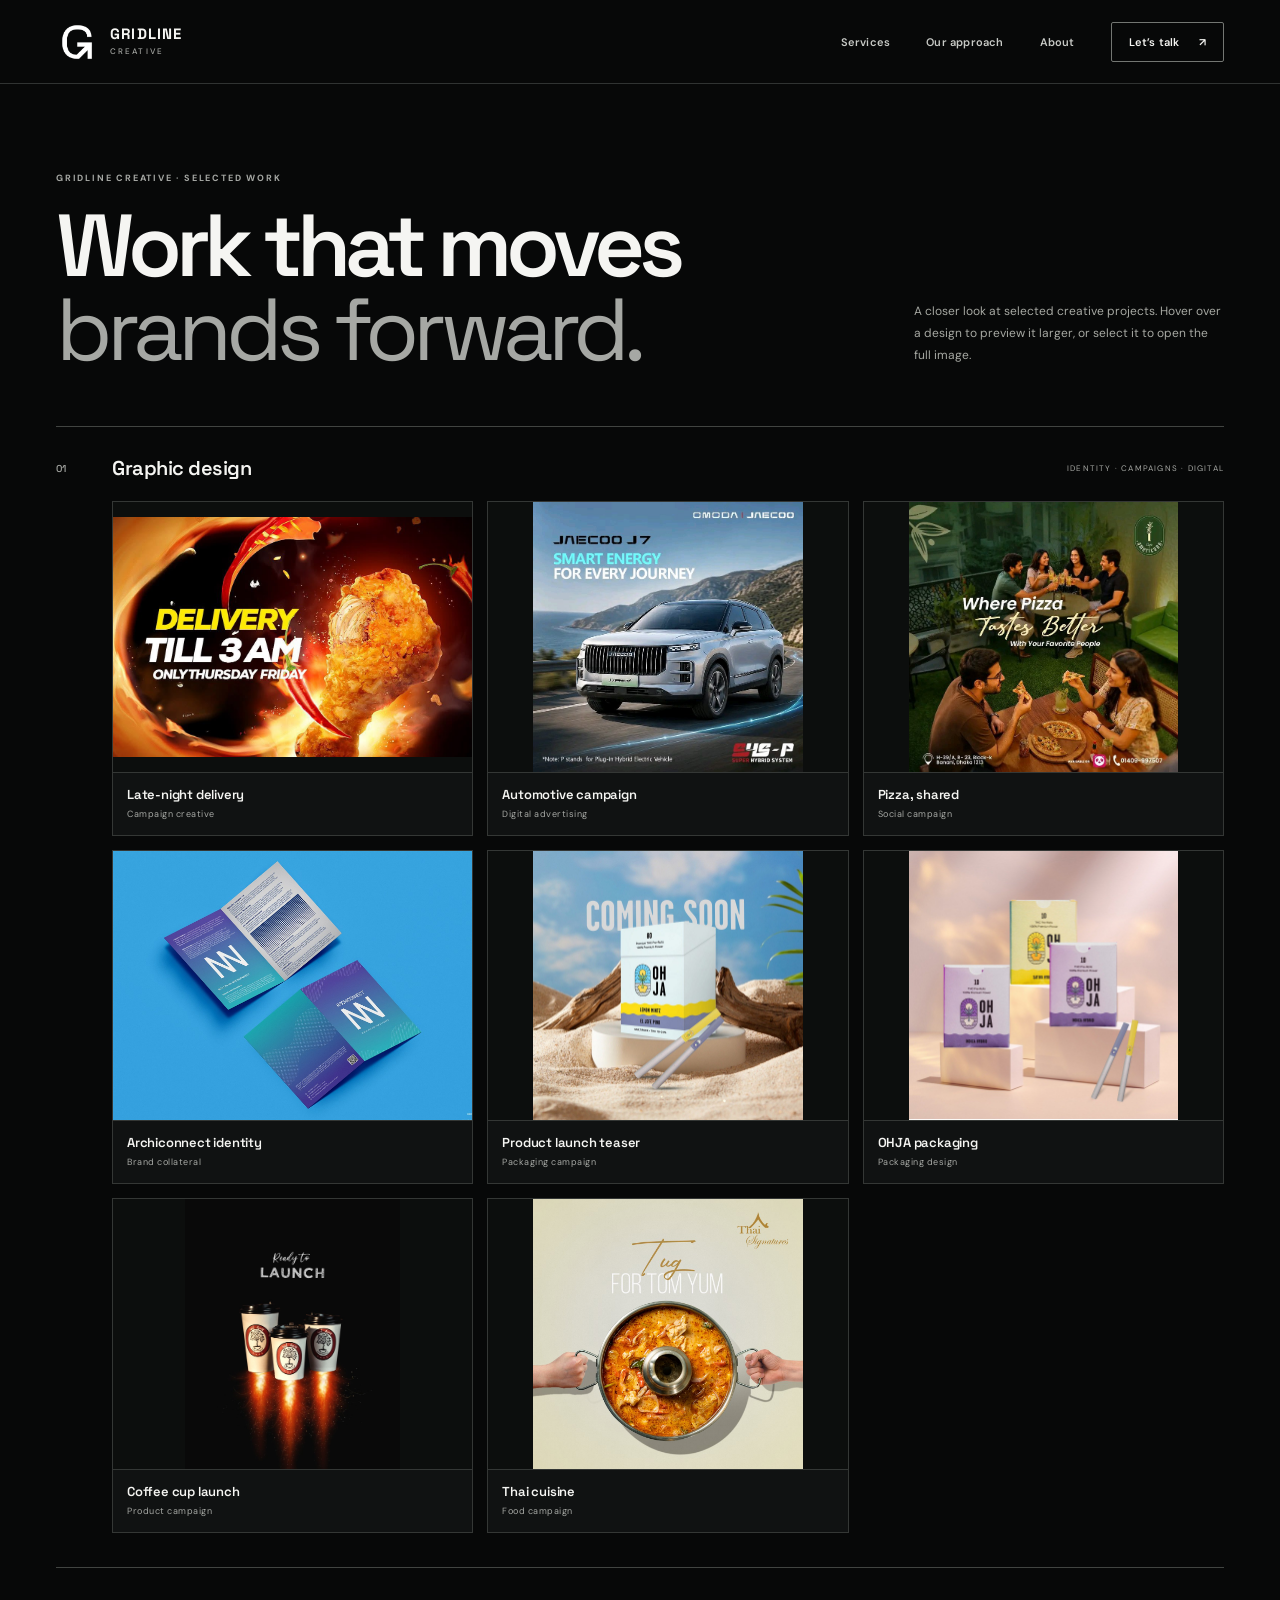
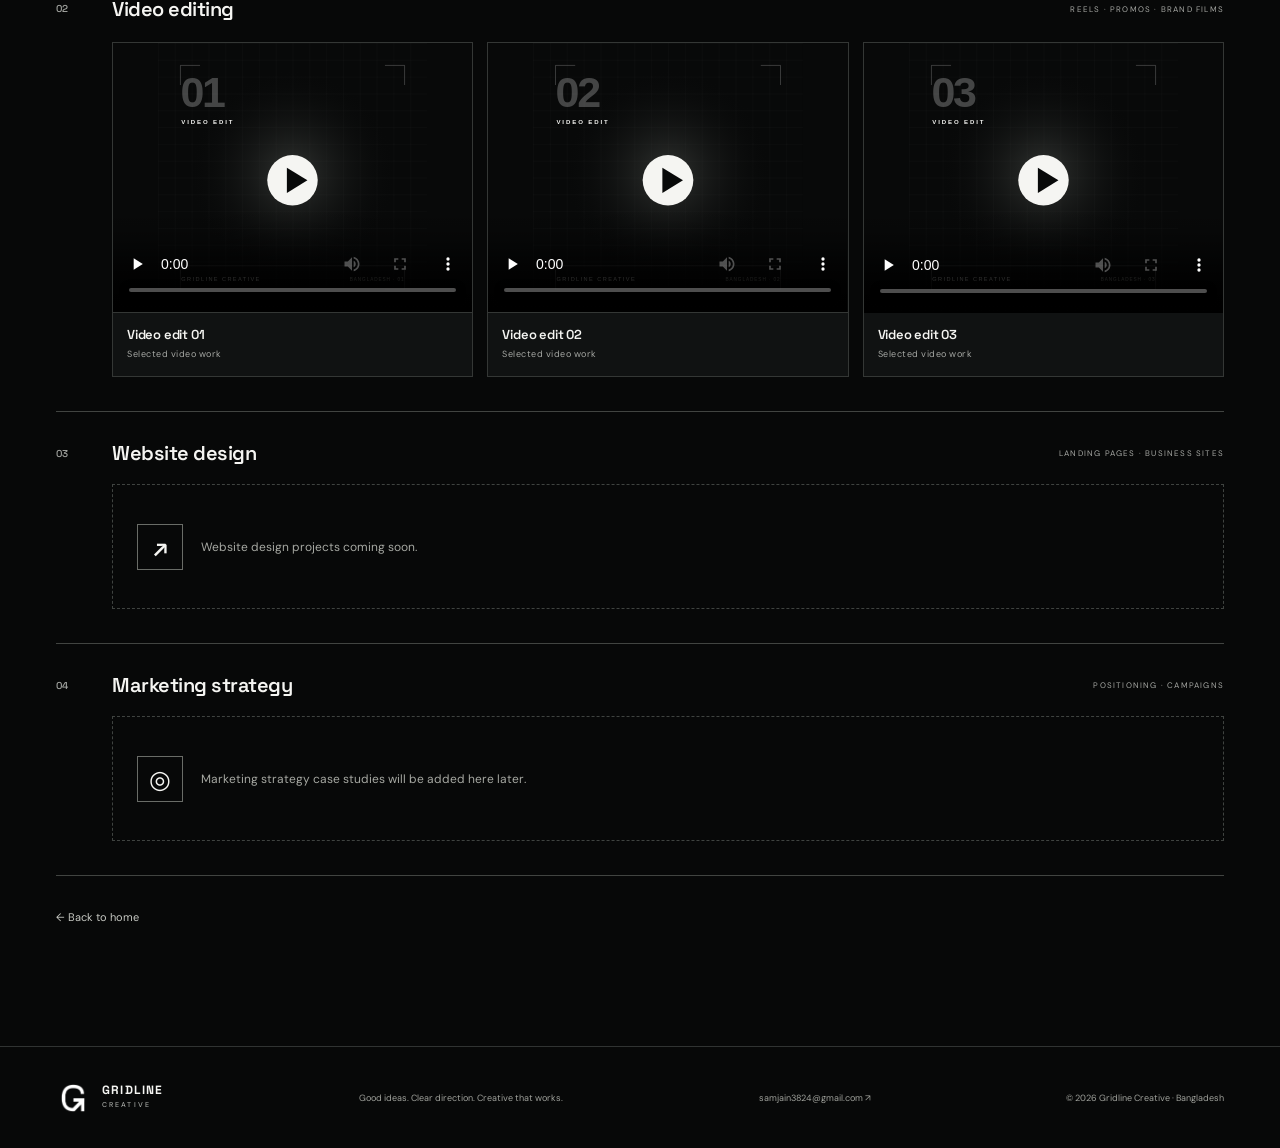
==== commit 61f241ac: "Use posters and defer video loading" ====
--- a/portfolio.html
+++ b/portfolio.html
@@ -32,9 +32,9 @@
         <a class="gallery-card" href="assets/portfolio/graphic/thai-cuisine-campaign.jpg" target="_blank" rel="noopener noreferrer"><img src="assets/portfolio/graphic/thai-cuisine-campaign.jpg" alt="Overhead Thai cuisine campaign with a shared bowl of food" loading="lazy"><span class="gallery-caption"><strong>Thai cuisine</strong><small>Food campaign</small></span></a>
       </div></section>
       <section class="portfolio-group" id="video-work"><div class="portfolio-label"><span>02</span><h3>Video editing</h3><span>REELS · PROMOS · BRAND FILMS</span></div><div class="gallery-grid video-gallery">
-        <article class="gallery-card video-card"><video controls preload="metadata" playsinline aria-label="Play video editing sample 1"><source src="assets/portfolio/video/video-edit-01.mp4" type="video/mp4">Your browser does not support HTML video.</video><span class="gallery-caption"><strong>Video edit 01</strong><small>Selected video work</small></span></article>
-        <article class="gallery-card video-card"><video controls preload="metadata" playsinline aria-label="Play video editing sample 2"><source src="assets/portfolio/video/video-edit-02.mp4" type="video/mp4">Your browser does not support HTML video.</video><span class="gallery-caption"><strong>Video edit 02</strong><small>Selected video work</small></span></article>
-        <article class="gallery-card video-card"><video controls preload="metadata" playsinline aria-label="Play video editing sample 3"><source src="assets/portfolio/video/video-edit-03.mp4" type="video/mp4">Your browser does not support HTML video.</video><span class="gallery-caption"><strong>Video edit 03</strong><small>Selected video work</small></span></article>
+        <article class="gallery-card video-card"><video controls preload="none" playsinline poster="assets/portfolio/video/video-edit-01-poster.svg" aria-label="Play video editing sample 1"><source src="assets/portfolio/video/video-edit-01.mp4" type="video/mp4">Your browser does not support HTML video.</video><span class="gallery-caption"><strong>Video edit 01</strong><small>Selected video work</small></span></article>
+        <article class="gallery-card video-card"><video controls preload="none" playsinline poster="assets/portfolio/video/video-edit-02-poster.svg" aria-label="Play video editing sample 2"><source src="assets/portfolio/video/video-edit-02.mp4" type="video/mp4">Your browser does not support HTML video.</video><span class="gallery-caption"><strong>Video edit 02</strong><small>Selected video work</small></span></article>
+        <article class="gallery-card video-card"><video controls preload="none" playsinline poster="assets/portfolio/video/video-edit-03-poster.svg" aria-label="Play video editing sample 3"><source src="assets/portfolio/video/video-edit-03.mp4" type="video/mp4">Your browser does not support HTML video.</video><span class="gallery-caption"><strong>Video edit 03</strong><small>Selected video work</small></span></article>
       </div></section>
       <section class="portfolio-group" id="website-work"><div class="portfolio-label"><span>03</span><h3>Website design</h3><span>LANDING PAGES · BUSINESS SITES</span></div><div class="gallery-empty"><span class="gallery-symbol">↗</span><p>Website design projects coming soon.</p></div></section>
       <section class="portfolio-group" id="strategy-work"><div class="portfolio-label"><span>04</span><h3>Marketing strategy</h3><span>POSITIONING · CAMPAIGNS</span></div><div class="gallery-empty"><span class="gallery-symbol">◎</span><p>Marketing strategy case studies will be added here later.</p></div></section>
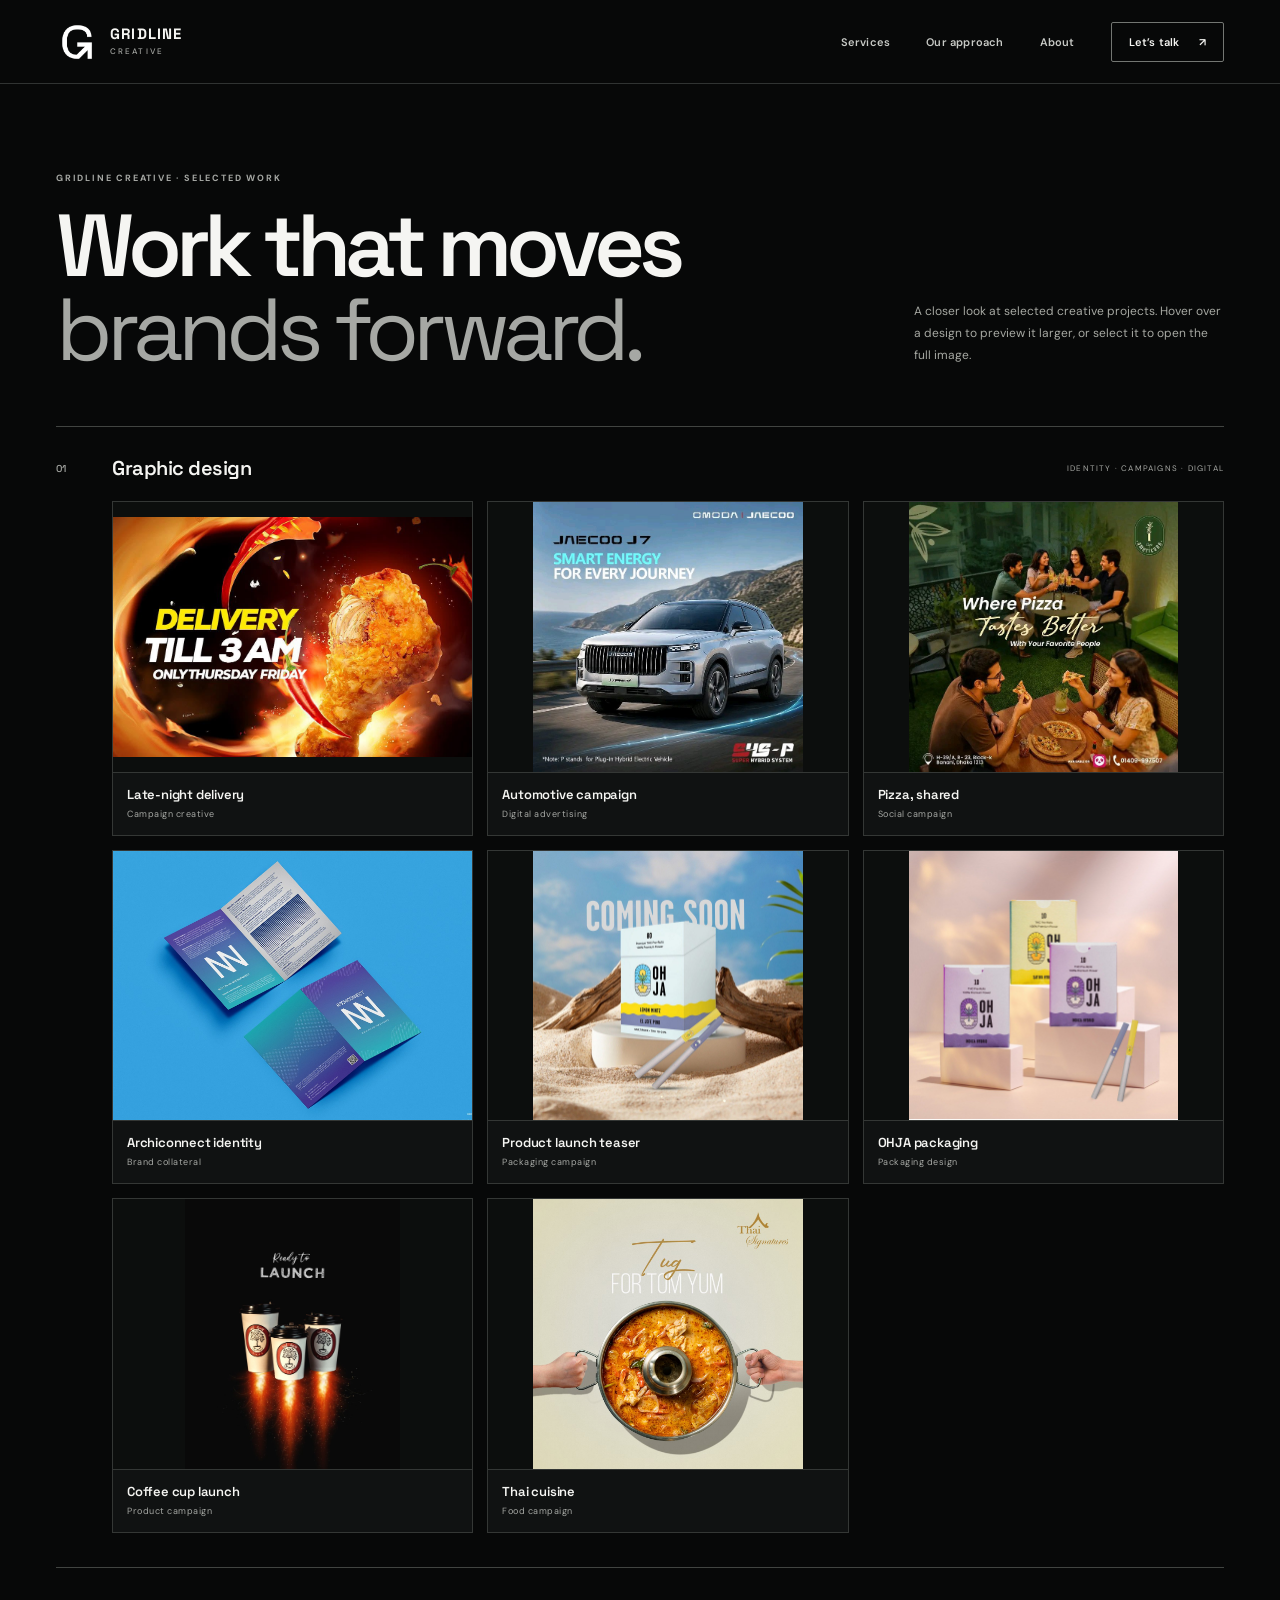
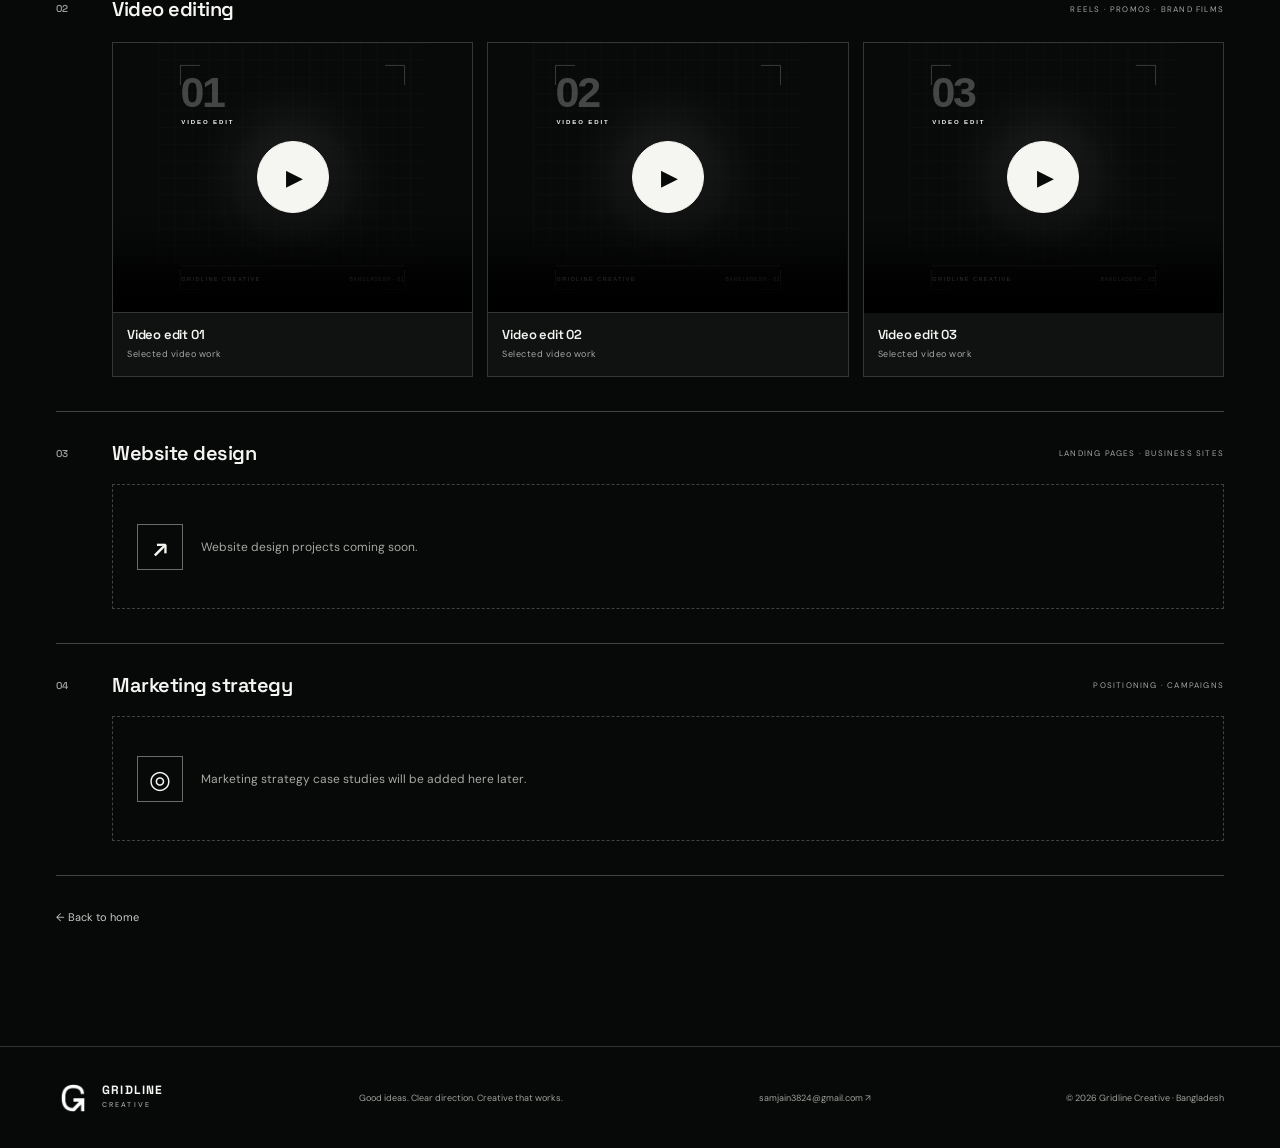
==== commit 834be20d: "Refresh portfolio script cache" ====
--- a/portfolio.html
+++ b/portfolio.html
@@ -10,7 +10,7 @@
   <link rel="preconnect" href="https://fonts.gstatic.com" crossorigin>
   <link href="https://fonts.googleapis.com/css2?family=DM+Sans:wght@400;500;600;700&family=Space+Grotesk:wght@400;500;600;700&display=swap" rel="stylesheet">
   <link rel="stylesheet" href="styles.css?v=6">
-  <script src="script.js" defer></script>
+  <script src="script.js?v=2" defer></script>
 </head>
 <body>
   <header class="site-header">
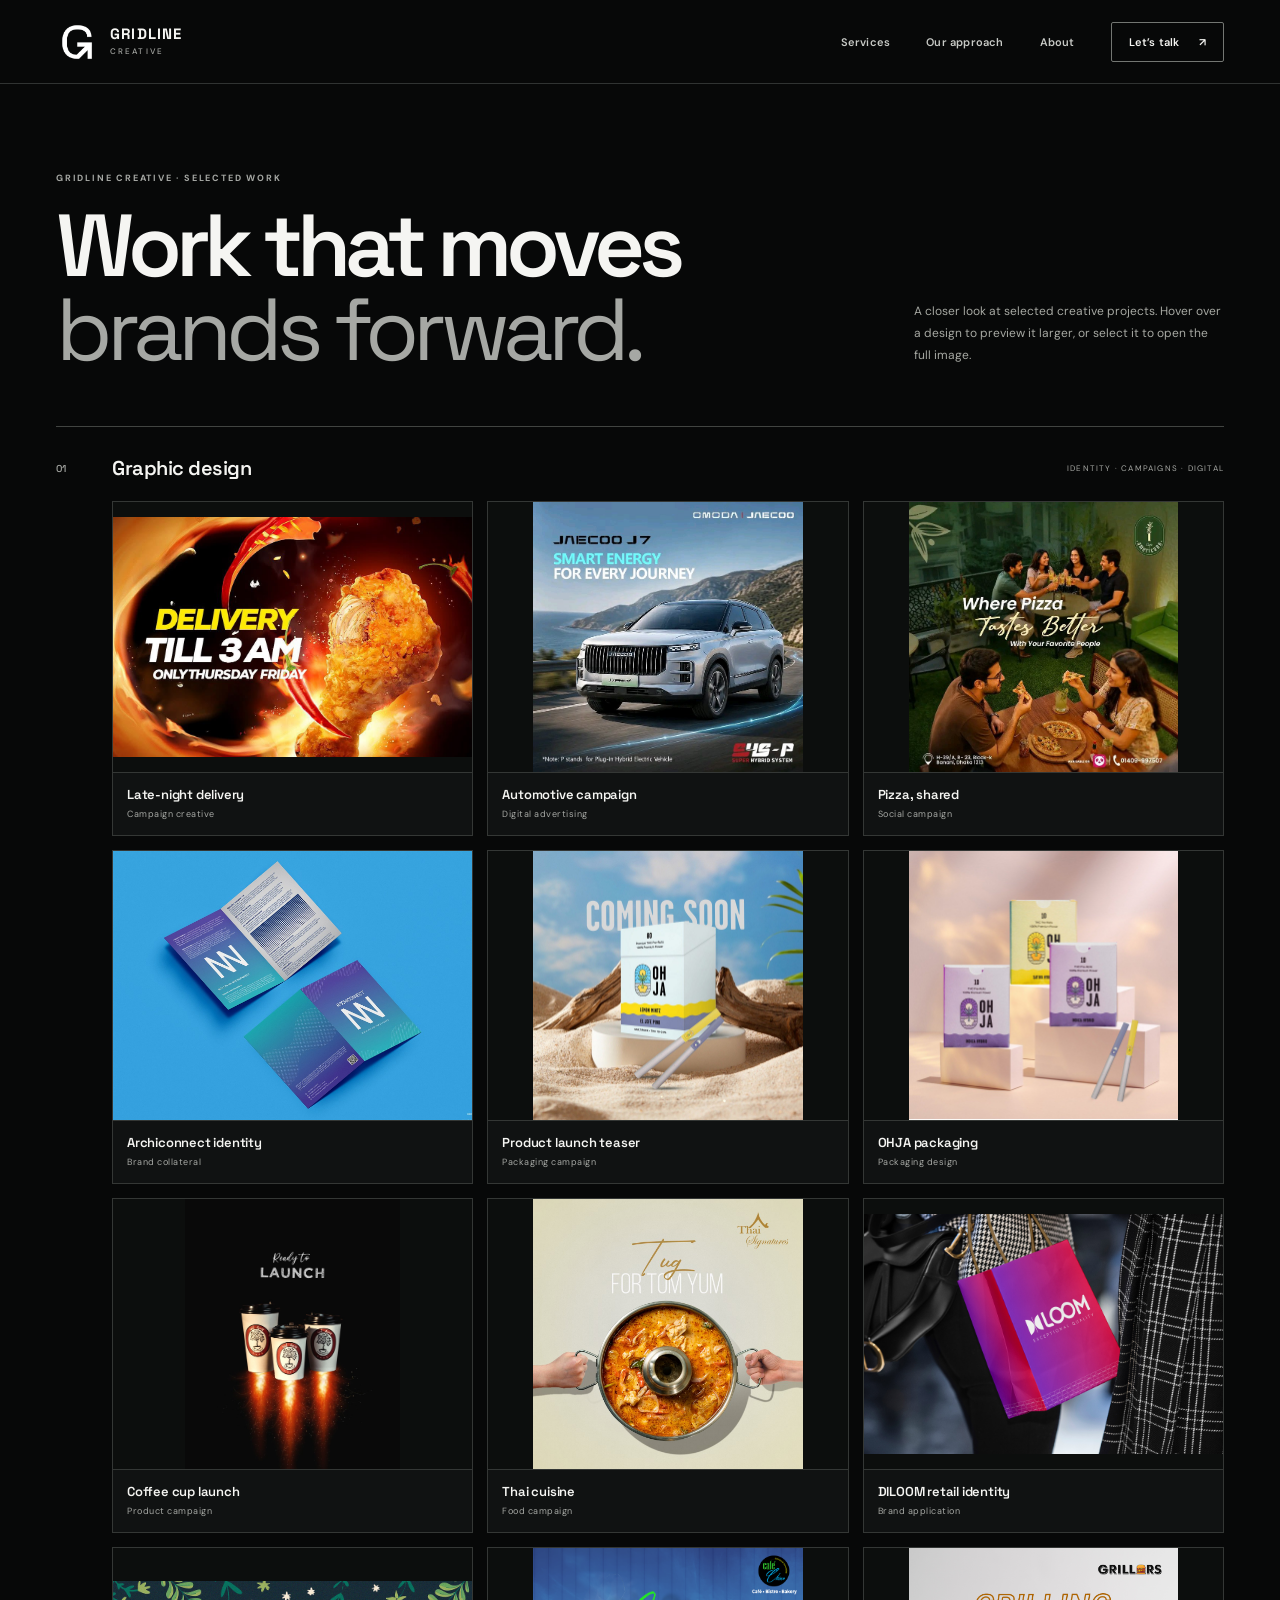
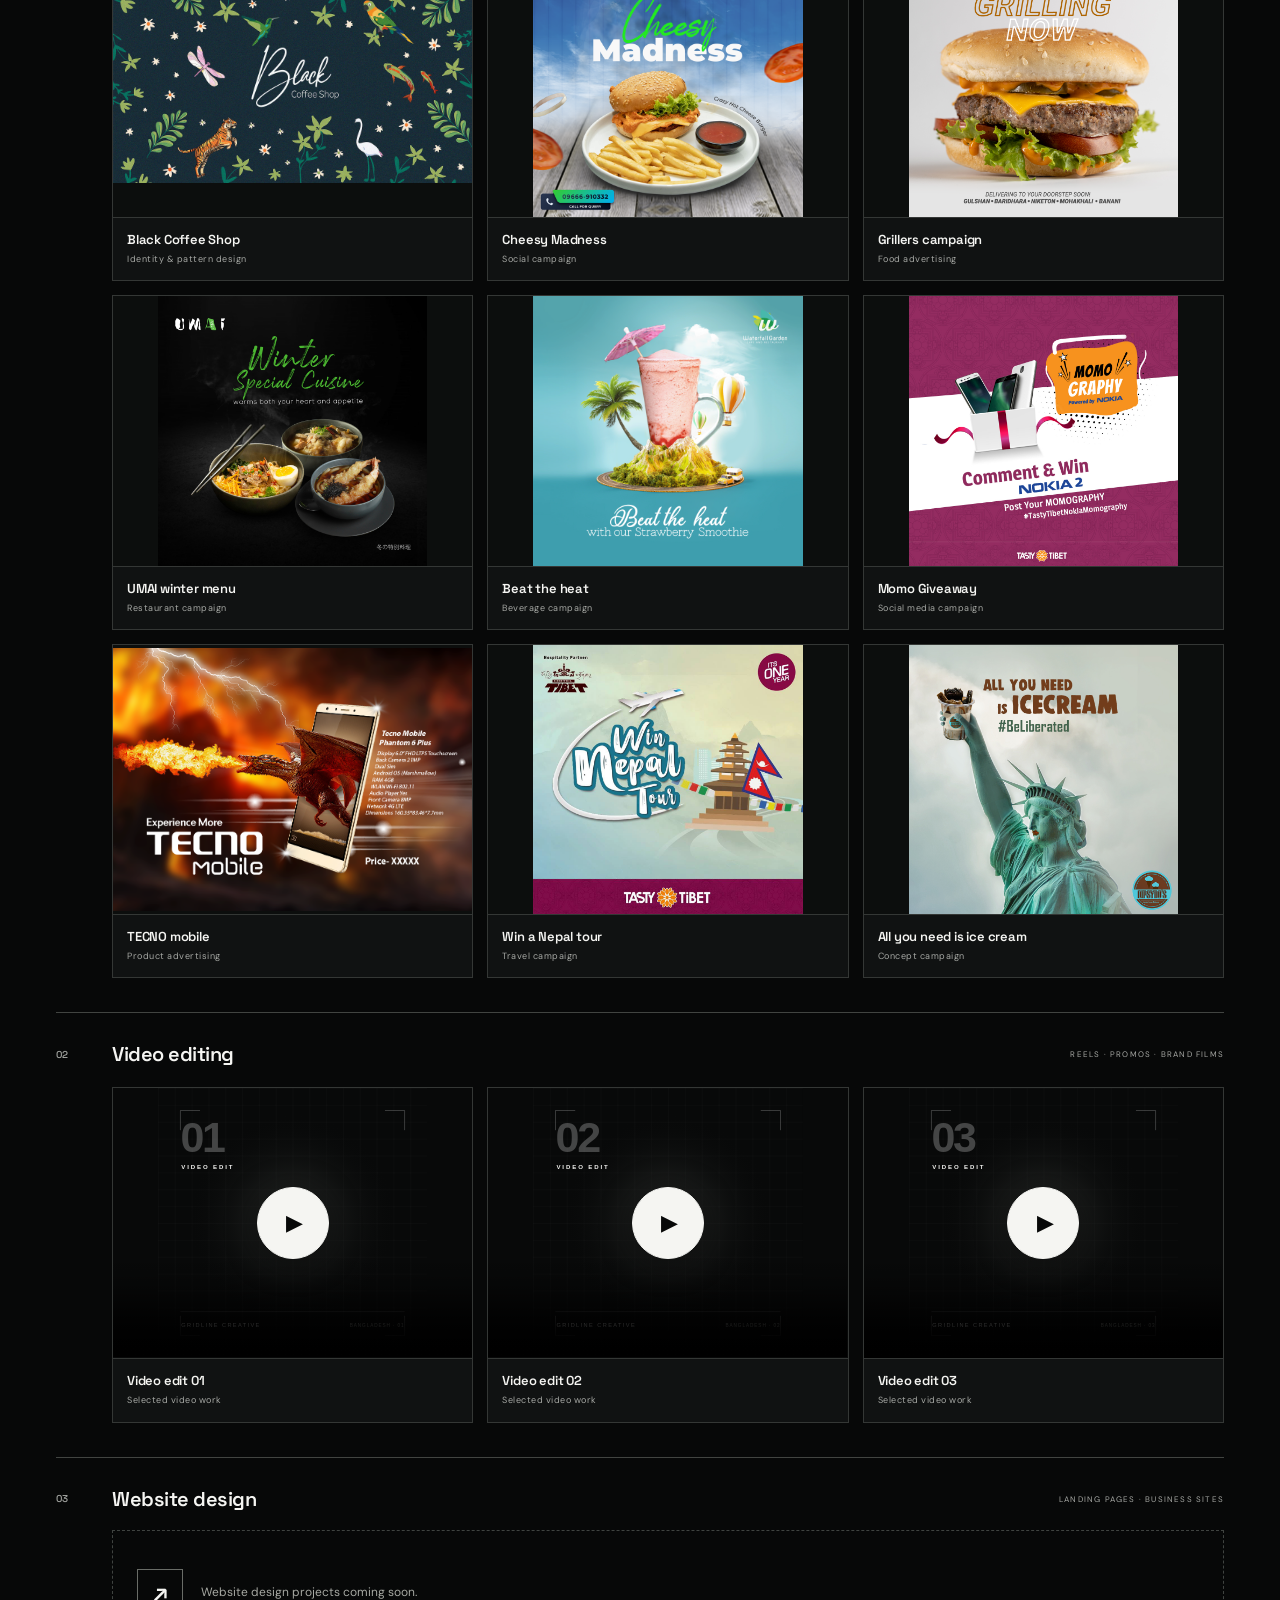
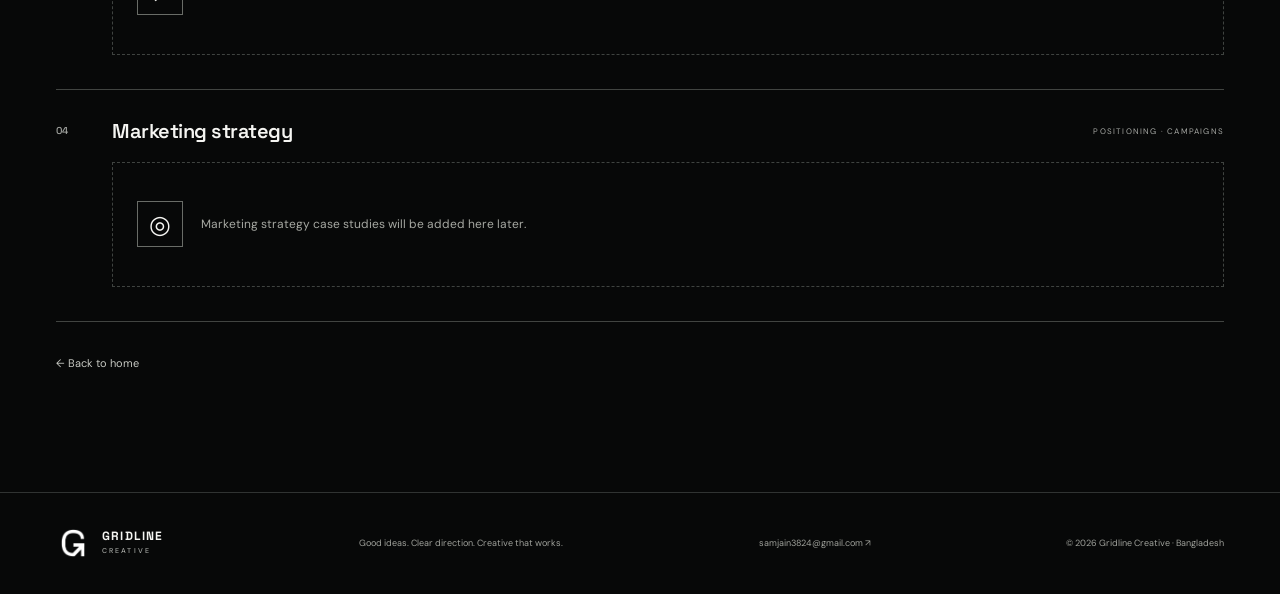
==== commit 8d382621: "Add ten graphic design portfolio projects" ====
--- a/portfolio.html
+++ b/portfolio.html
@@ -10,7 +10,7 @@
   <link rel="preconnect" href="https://fonts.gstatic.com" crossorigin>
   <link href="https://fonts.googleapis.com/css2?family=DM+Sans:wght@400;500;600;700&family=Space+Grotesk:wght@400;500;600;700&display=swap" rel="stylesheet">
   <link rel="stylesheet" href="styles.css?v=6">
-  <script src="script.js?v=2" defer></script>
+  <script src="script.js" defer></script>
 </head>
 <body>
   <header class="site-header">
@@ -29,7 +29,17 @@
         <a class="gallery-card" href="assets/portfolio/graphic/ohja-product-launch.jpg" target="_blank" rel="noopener noreferrer"><img src="assets/portfolio/graphic/ohja-product-launch.jpg" alt="Product launch teaser featuring OHJA packaging in a desert scene" loading="lazy"><span class="gallery-caption"><strong>Product launch teaser</strong><small>Packaging campaign</small></span></a>
         <a class="gallery-card" href="assets/portfolio/graphic/ohja-packaging.jpg" target="_blank" rel="noopener noreferrer"><img src="assets/portfolio/graphic/ohja-packaging.jpg" alt="OHJA product packaging in a colorful studio composition" loading="lazy"><span class="gallery-caption"><strong>OHJA packaging</strong><small>Packaging design</small></span></a>
         <a class="gallery-card" href="assets/portfolio/graphic/coffee-cup-launch.jpg" target="_blank" rel="noopener noreferrer"><img src="assets/portfolio/graphic/coffee-cup-launch.jpg" alt="Three branded takeaway coffee cups ready to launch" loading="lazy"><span class="gallery-caption"><strong>Coffee cup launch</strong><small>Product campaign</small></span></a>
-        <a class="gallery-card" href="assets/portfolio/graphic/thai-cuisine-campaign.jpg" target="_blank" rel="noopener noreferrer"><img src="assets/portfolio/graphic/thai-cuisine-campaign.jpg" alt="Overhead Thai cuisine campaign with a shared bowl of food" loading="lazy"><span class="gallery-caption"><strong>Thai cuisine</strong><small>Food campaign</small></span></a>
+        <a class="gallery-card" href="assets/portfolio/graphic/thai-cuisine-campaign.jpg" target="_blank" rel="noopener noreferrer"><img src="assets/portfolio/graphic/thai-cuisine-campaign.jpg" alt="Overhead Thai cuisine campaign with a shared bowl of food" loading="lazy"><span class="gallery-caption"><strong>Thai cuisine</strong><small>Food campaign</small></span></a>
+        <a class="gallery-card" href="assets/portfolio/graphic/diloom-brand-bag.jpg" target="_blank" rel="noopener noreferrer"><img src="assets/portfolio/graphic/diloom-brand-bag.jpg" alt="DILOOM magenta shopping bag brand mockup" loading="lazy"><span class="gallery-caption"><strong>DILOOM retail identity</strong><small>Brand application</small></span></a>
+        <a class="gallery-card" href="assets/portfolio/graphic/black-coffee-shop-identity.png" target="_blank" rel="noopener noreferrer"><img src="assets/portfolio/graphic/black-coffee-shop-identity.png" alt="Black Coffee Shop identity with illustrated botanical pattern" loading="lazy"><span class="gallery-caption"><strong>Black Coffee Shop</strong><small>Identity &amp; pattern design</small></span></a>
+        <a class="gallery-card" href="assets/portfolio/graphic/cheesy-madness-campaign.png" target="_blank" rel="noopener noreferrer"><img src="assets/portfolio/graphic/cheesy-madness-campaign.png" alt="Cheesy Madness burger campaign for Cafe Chino" loading="lazy"><span class="gallery-caption"><strong>Cheesy Madness</strong><small>Social campaign</small></span></a>
+        <a class="gallery-card" href="assets/portfolio/graphic/grillers-burger-campaign.png" target="_blank" rel="noopener noreferrer"><img src="assets/portfolio/graphic/grillers-burger-campaign.png" alt="Grillers burger campaign with a close-up product photograph" loading="lazy"><span class="gallery-caption"><strong>Grillers campaign</strong><small>Food advertising</small></span></a>
+        <a class="gallery-card" href="assets/portfolio/graphic/umai-winter-menu.jpg" target="_blank" rel="noopener noreferrer"><img src="assets/portfolio/graphic/umai-winter-menu.jpg" alt="UMAI winter special cuisine promotional artwork" loading="lazy"><span class="gallery-caption"><strong>UMAI winter menu</strong><small>Restaurant campaign</small></span></a>
+        <a class="gallery-card" href="assets/portfolio/graphic/strawberry-smoothie-campaign.png" target="_blank" rel="noopener noreferrer"><img src="assets/portfolio/graphic/strawberry-smoothie-campaign.png" alt="Waterfall Garden strawberry smoothie summer campaign" loading="lazy"><span class="gallery-caption"><strong>Beat the heat</strong><small>Beverage campaign</small></span></a>
+        <a class="gallery-card" href="assets/portfolio/graphic/tasty-tibet-giveaway.jpg" target="_blank" rel="noopener noreferrer"><img src="assets/portfolio/graphic/tasty-tibet-giveaway.jpg" alt="Tasty Tibet social media giveaway campaign" loading="lazy"><span class="gallery-caption"><strong>Momo Giveaway</strong><small>Social media campaign</small></span></a>
+        <a class="gallery-card" href="assets/portfolio/graphic/tecno-mobile-campaign.png" target="_blank" rel="noopener noreferrer"><img src="assets/portfolio/graphic/tecno-mobile-campaign.png" alt="TECNO Phantom mobile advertising visual with dramatic lighting" loading="lazy"><span class="gallery-caption"><strong>TECNO mobile</strong><small>Product advertising</small></span></a>
+        <a class="gallery-card" href="assets/portfolio/graphic/nepal-tour-campaign.jpg" target="_blank" rel="noopener noreferrer"><img src="assets/portfolio/graphic/nepal-tour-campaign.jpg" alt="Tasty Tibet Nepal tour promotional artwork" loading="lazy"><span class="gallery-caption"><strong>Win a Nepal tour</strong><small>Travel campaign</small></span></a>
+        <a class="gallery-card" href="assets/portfolio/graphic/ice-cream-concept.jpg" target="_blank" rel="noopener noreferrer"><img src="assets/portfolio/graphic/ice-cream-concept.jpg" alt="Playful ice cream campaign featuring the Statue of Liberty" loading="lazy"><span class="gallery-caption"><strong>All you need is ice cream</strong><small>Concept campaign</small></span></a>
       </div></section>
       <section class="portfolio-group" id="video-work"><div class="portfolio-label"><span>02</span><h3>Video editing</h3><span>REELS · PROMOS · BRAND FILMS</span></div><div class="gallery-grid video-gallery">
         <article class="gallery-card video-card"><video controls preload="none" playsinline poster="assets/portfolio/video/video-edit-01-poster.svg" aria-label="Play video editing sample 1"><source src="assets/portfolio/video/video-edit-01.mp4" type="video/mp4">Your browser does not support HTML video.</video><span class="gallery-caption"><strong>Video edit 01</strong><small>Selected video work</small></span></article>
@@ -44,3 +54,4 @@
   <footer class="site-footer"><a class="brand" href="index.html#home"><img src="gridline-mark.png" alt="" class="brand-logo"><span class="brand-name">GRIDLINE<span>CREATIVE</span></span></a><p>Good ideas. Clear direction. Creative that works.</p><a class="footer-email" href="mailto:samjain3824@gmail.com">samjain3824@gmail.com ↗</a><span class="copyright">© <span id="year"></span> Gridline Creative · Bangladesh</span></footer>
 </body>
 </html>
+
--- a/styles.css
+++ b/styles.css
@@ -80,3 +80,14 @@
 .portfolio-page .gallery-single .gallery-card{max-width:680px}
 .portfolio-back{display:inline-flex;margin-top:34px;color:#c6c8c2;font-size:11px}
 @media(max-width:580px){.portfolio-page{padding:64px 0 78px}.portfolio-page .page-intro{display:block;margin-bottom:35px}.portfolio-page .page-intro h1{font-size:54px;letter-spacing:-4px}.portfolio-page .page-intro>p{margin-top:20px}.portfolio-page .gallery-grid{grid-template-columns:repeat(2,minmax(0,1fr));gap:9px}.portfolio-page .gallery-caption{padding:9px}.portfolio-page .gallery-caption strong{font-size:10px}.portfolio-page .gallery-caption small{font-size:8px}.portfolio-page .gallery-card:hover img,.portfolio-page .gallery-card:focus-visible img{width:92vw;height:68vh;padding:8px}.portfolio-page .video-gallery{grid-template-columns:repeat(2,minmax(0,1fr))}}
+
+/* Homepage portfolio layout and clear see-more buttons */
+.gallery-featured{grid-template-columns:repeat(4,minmax(0,1fr));gap:12px;margin:16px 0 0 56px}
+.gallery-featured .gallery-card{min-width:0}
+.portfolio-more,.portfolio-all{display:inline-flex;align-items:center;gap:18px;margin:16px 0 0 56px;padding:12px 16px;border:1px solid #62655f;color:#dedfda;font-size:10px;font-weight:700;letter-spacing:.3px;transition:background .2s ease,color .2s ease,border-color .2s ease}
+.portfolio-more span,.portfolio-all span{font-size:15px;transition:transform .2s ease}
+.portfolio-more:hover,.portfolio-all:hover{background:var(--white);border-color:var(--white);color:var(--black)}
+.portfolio-more:hover span,.portfolio-all:hover span{transform:translate(3px,-3px)}
+.portfolio-all{margin-top:32px}
+@media(max-width:850px){.gallery-featured{margin-left:0}.portfolio-more,.portfolio-all{margin-left:0}.gallery-featured{grid-template-columns:repeat(2,minmax(0,1fr))}}
+@media(max-width:580px){.gallery-featured{grid-template-columns:repeat(2,minmax(0,1fr));gap:9px}.portfolio-more{font-size:9px;padding:11px 12px}.portfolio-all{margin-top:24px}}
